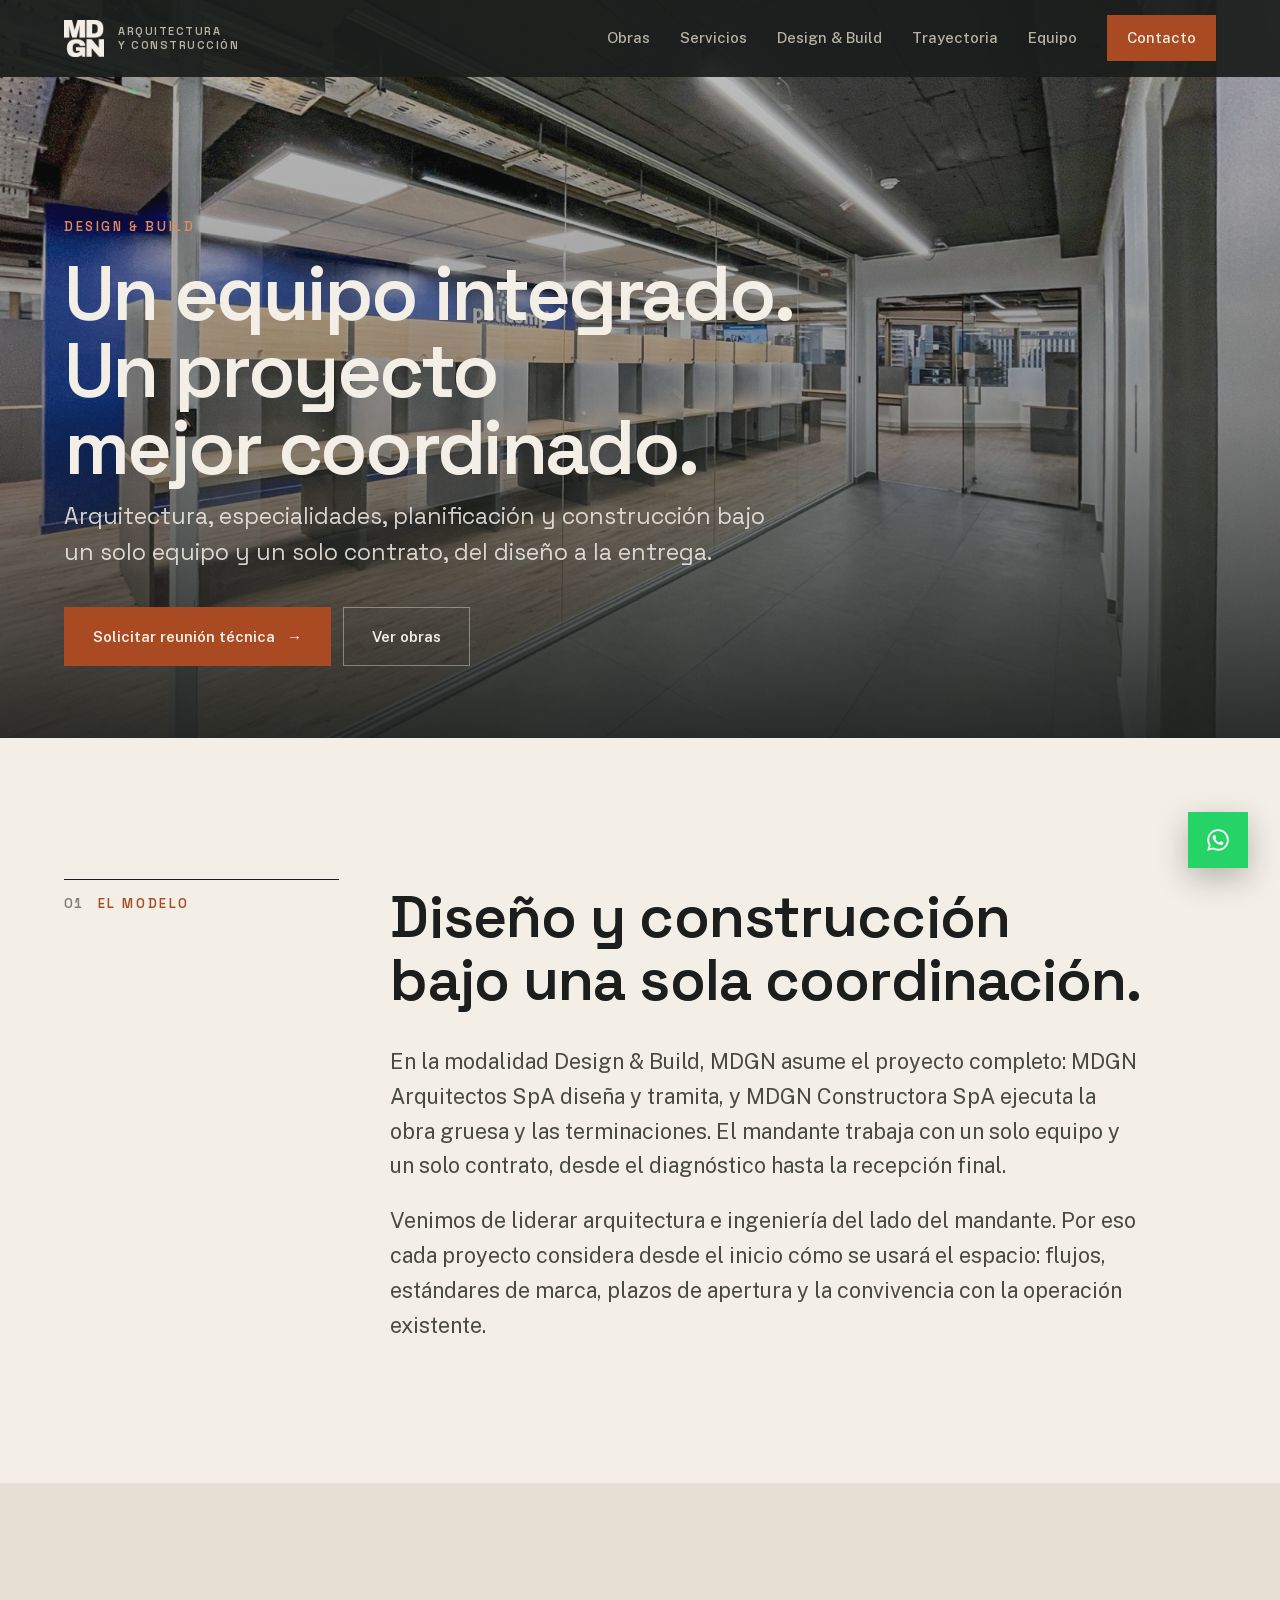
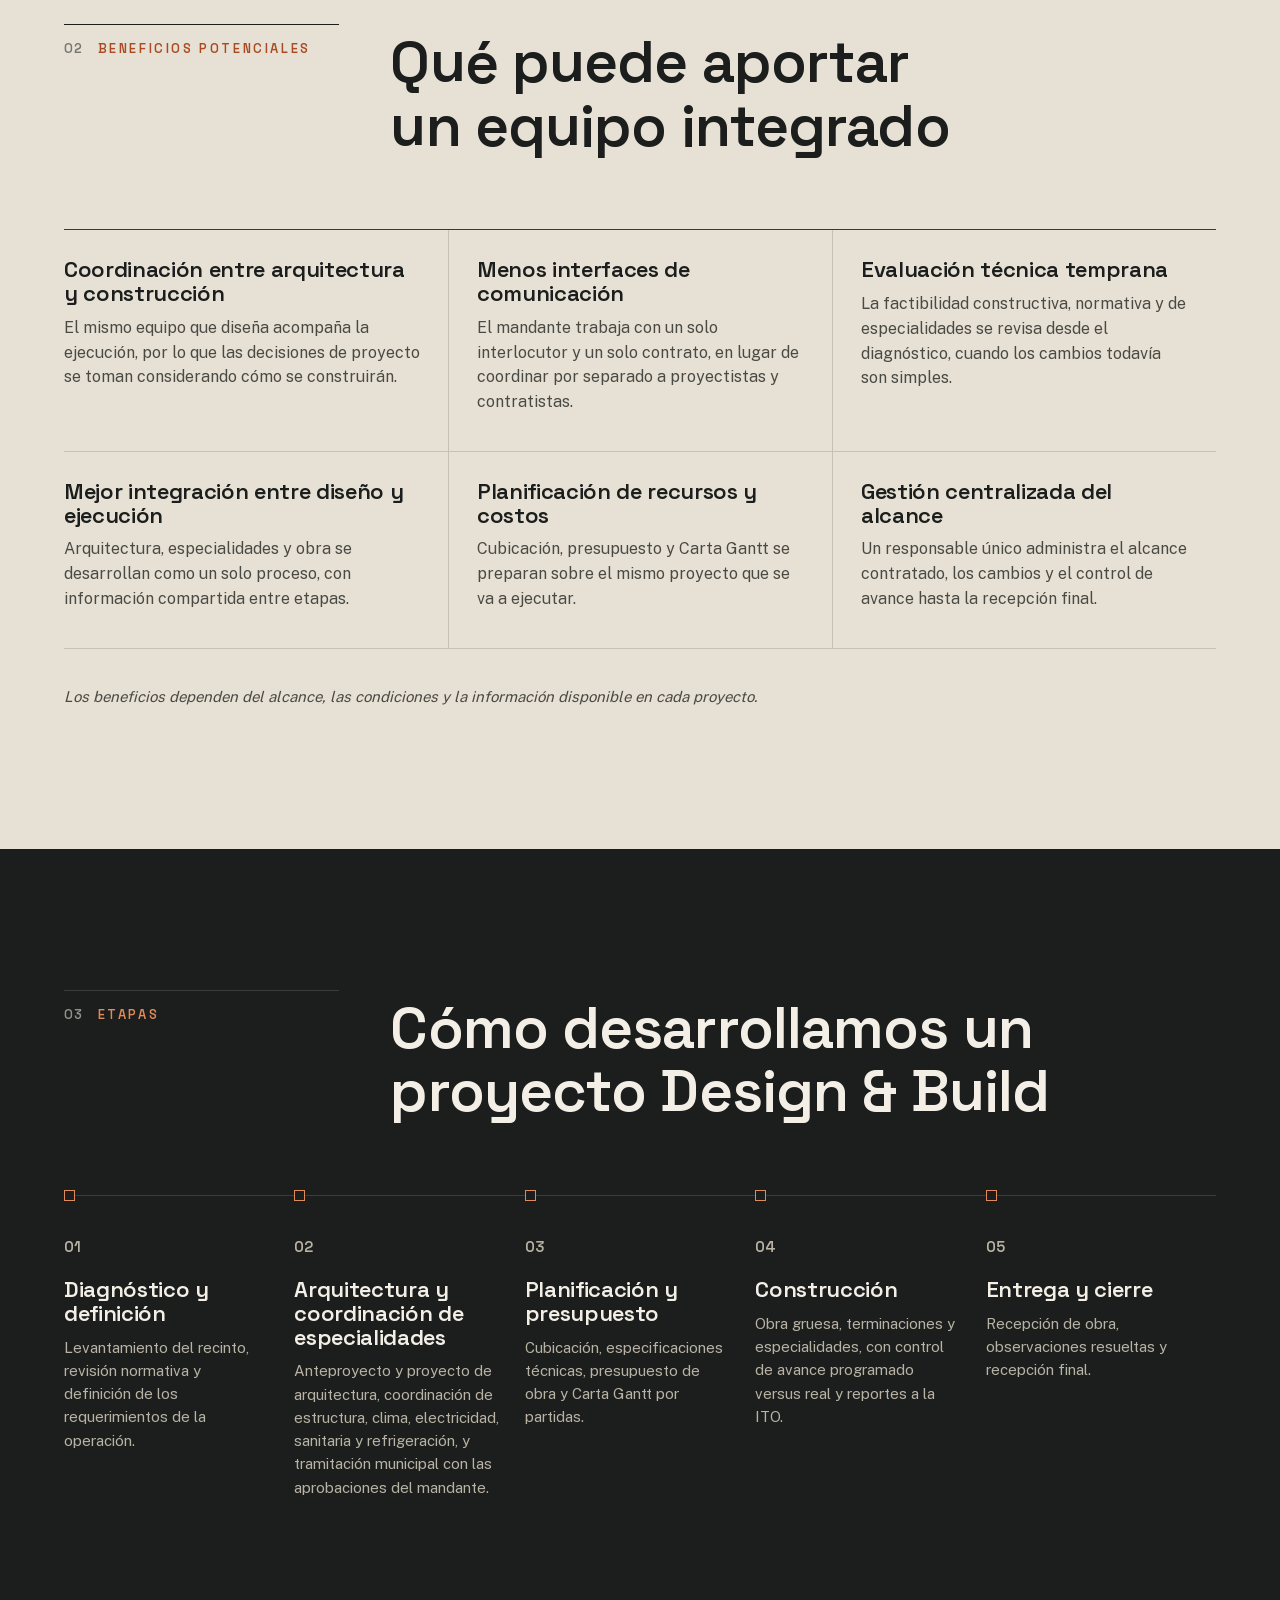
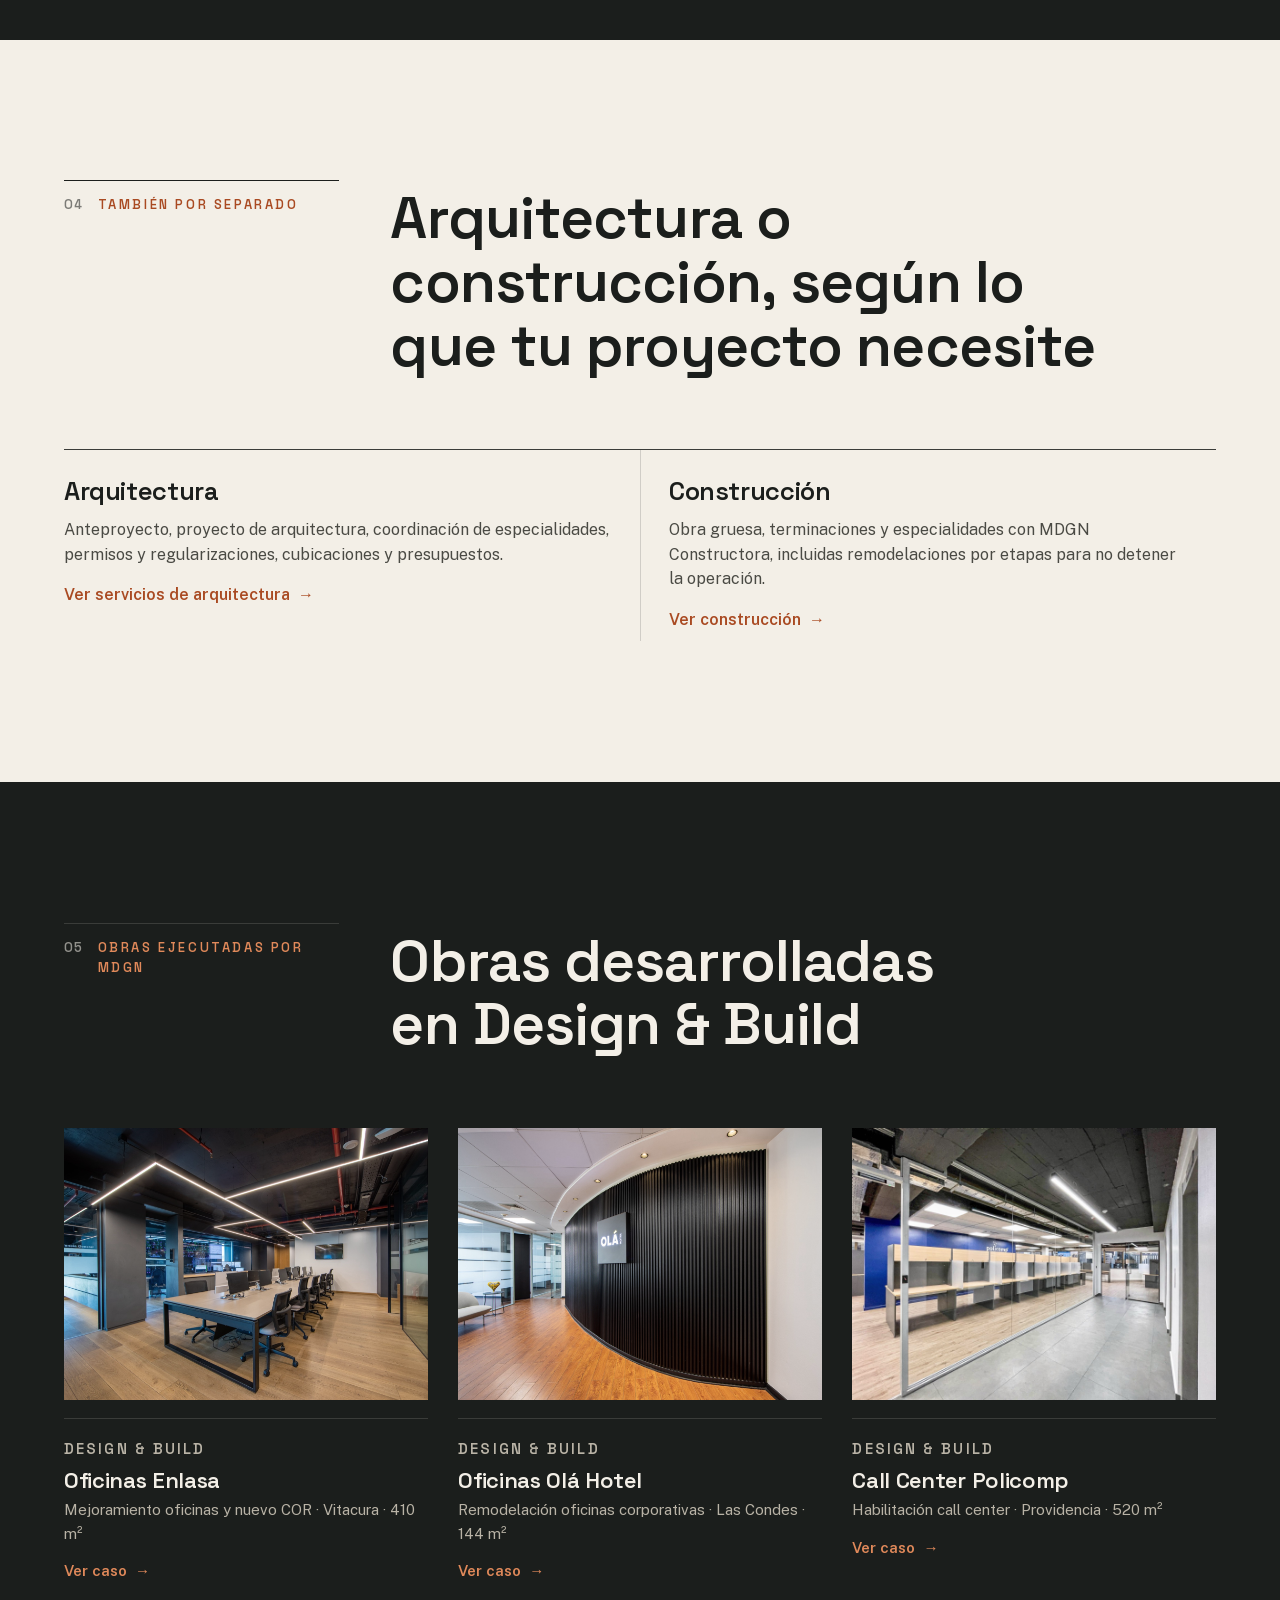
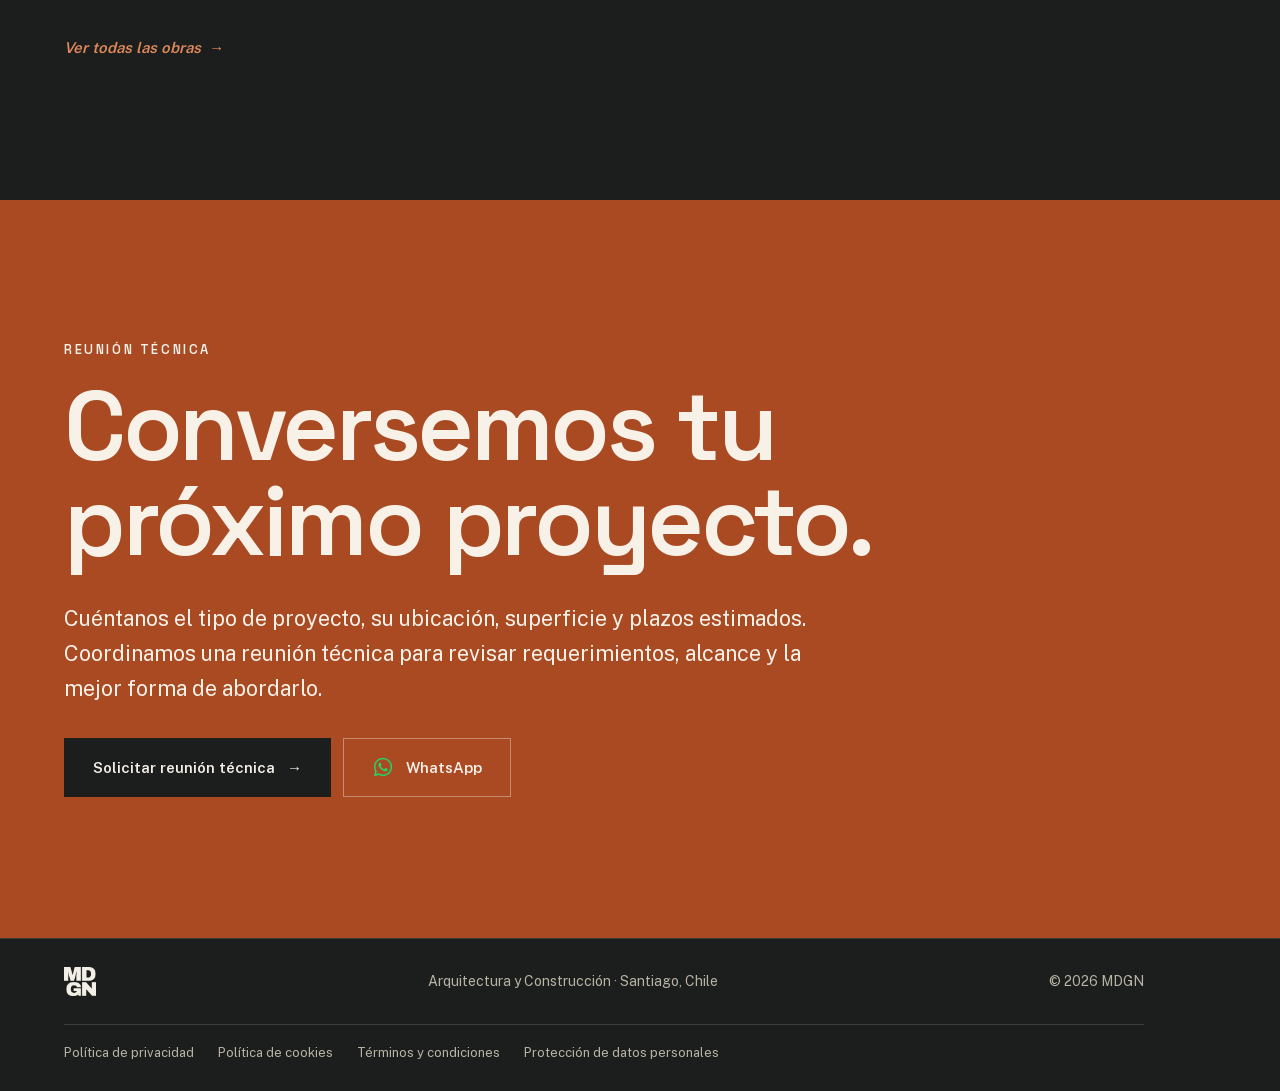
==== design-build/index.html @ f8b2e7a4 "Rediseño de portada: carrusel de obras, cifras, obras destacadas y páginas de servicios, trayectoria" ====
<!doctype html>
<html lang="es-CL">
<head>
  <meta charset="utf-8">
  <meta name="viewport" content="width=device-width, initial-scale=1">
  <meta http-equiv="Content-Security-Policy" content="default-src 'self'; script-src 'self'; style-src 'self' 'unsafe-inline'; img-src 'self' data:; font-src 'self'; connect-src 'self'; media-src 'self'; object-src 'none'; base-uri 'self'; form-action 'self'; upgrade-insecure-requests">
  <meta name="referrer" content="strict-origin-when-cross-origin">
  <title>Design &amp; Build en Chile · Arquitectura y construcción integradas · MDGN</title>
  <meta name="description" content="Design &amp; Build para proyectos comerciales y corporativos: arquitectura, especialidades, planificación y construcción con un solo equipo y un solo contrato. Santiago, Chile.">
  <link rel="canonical" href="https://www.mdgn.cl/design-build/">
  <meta property="og:site_name" content="MDGN Arquitectura y Construcción">
  <meta property="og:locale" content="es_CL">
  <meta property="og:type" content="website">
  <meta property="og:title" content="Design &amp; Build en Chile · Arquitectura y construcción integradas · MDGN">
  <meta property="og:description" content="Design &amp; Build para proyectos comerciales y corporativos: arquitectura, especialidades, planificación y construcción con un solo equipo y un solo contrato. Santiago, Chile.">
  <meta property="og:url" content="https://www.mdgn.cl/design-build/">
  <meta property="og:image" content="https://www.mdgn.cl/assets/obras/policomp/policomp-acceso.jpg">
  <meta name="twitter:card" content="summary_large_image">
  <meta name="theme-color" content="#1b1e1c">
  <link rel="icon" type="image/png" href="../assets/favicon.png">
  <link rel="apple-touch-icon" href="../assets/apple-touch-icon.png">
  <link rel="stylesheet" href="../assets/fonts/fonts.css?v=20261021">
  <link rel="stylesheet" href="../styles.css?v=20261021">
  <script src="../init.js?v=20261021"></script>
  <script defer src="../lib/lenis.min.js?v=20261021"></script>
  <script defer src="../main.js?v=20261021"></script>
  <script type="application/ld+json">
[
  {
    "@context": "https://schema.org",
    "@type": "Service",
    "name": "Design & Build: diseño y construcción de proyectos comerciales y corporativos",
    "serviceType": "Design & Build",
    "areaServed": {
      "@type": "Country",
      "name": "Chile"
    },
    "provider": {
      "@type": "GeneralContractor",
      "name": "MDGN Arquitectura y Construcción",
      "url": "https://www.mdgn.cl/"
    },
    "description": "Arquitectura, coordinación de especialidades, planificación y construcción bajo un solo equipo y un solo contrato."
  },
  {
    "@context": "https://schema.org",
    "@type": "BreadcrumbList",
    "itemListElement": [
      {
        "@type": "ListItem",
        "position": 1,
        "name": "Inicio",
        "item": "https://www.mdgn.cl/"
      },
      {
        "@type": "ListItem",
        "position": 2,
        "name": "Design & Build",
        "item": "https://www.mdgn.cl/design-build/"
      }
    ]
  }
]
  </script>
</head>
<body class="sub-page">
  <a class="skip" href="#contenido">Saltar al contenido</a>

  <header class="site-header is-scrolled" data-header>
    <div class="wrap header-inner">
      <a href="../" class="brand" aria-label="MDGN, ir al inicio">
        <img src="../assets/logo-brochure.png" alt="MDGN" width="40" height="37">
        <span class="brand-sub">Arquitectura<br>y Construcción</span>
      </a>
      <button class="nav-toggle" aria-expanded="false" aria-controls="nav" aria-label="Abrir menú">
        <span></span><span></span>
      </button>
      <nav id="nav" class="nav" aria-label="Principal">
        <a href="../#obras">Obras</a>
        <a href="../servicios/">Servicios</a>
        <a href="../design-build/">Design &amp; Build</a>
        <a href="../trayectoria/">Trayectoria</a>
        <a href="../equipo/">Equipo</a>
        <a href="../#contacto" class="nav-cta">Contacto</a>
      </nav>
    </div>
  </header>

  <main id="contenido">
    <section class="obra-hero page-hero">
      <div class="obra-hero-bg"><img src="../assets/obras/policomp/policomp-acceso.jpg" alt="Acceso al call center Policomp, obra de MDGN" width="1600" height="1200" fetchpriority="high"></div>
      <div class="wrap obra-hero-body">
        <p class="eyebrow accent-light hero-in" style="--d:.1s">Design &amp; Build</p>
        <h1 data-split data-split-now>Un equipo integrado. Un proyecto mejor coordinado.</h1>
        <p class="obra-hero-sub hero-in" style="--d:.4s">Arquitectura, especialidades, planificación y construcción bajo un solo equipo y un solo contrato, del diseño a la entrega.</p>
        <div class="actions hero-in" style="--d:.5s">
          <a class="btn btn-accent" data-magnetic href="mailto:javier.mondragon@mdgn.cl?subject=Solicitud%20de%20reuni%C3%B3n%20t%C3%A9cnica&amp;body=Hola%2C%20me%20gustar%C3%ADa%20coordinar%20una%20reuni%C3%B3n%20t%C3%A9cnica%20con%20MDGN.%0A%0AEmpresa%3A%0ACargo%3A%0ATipo%20de%20proyecto%20%28habilitaci%C3%B3n%2C%20remodelaci%C3%B3n%2C%20ampliaci%C3%B3n%20u%20obra%20nueva%29%3A%0AUbicaci%C3%B3n%3A%0ASuperficie%20aproximada%20%28m%C2%B2%29%3A%0APlazo%20estimado%3A%0A%0AComentarios%3A%0A">Solicitar reunión técnica <span class="arrow" aria-hidden="true">→</span></a>
          <a class="btn btn-ghost-light" data-magnetic href="#casos">Ver obras</a>
        </div>
      </div>
    </section>

    <section class="section cream">
      <div class="wrap sec-grid">
        <div class="sec-label" data-reveal><span class="sec-num">01</span><p class="eyebrow">El modelo</p></div>
        <div class="sec-body">
          <h2 class="h2" data-split>Diseño y construcción bajo una sola coordinación.</h2>
          <p class="body-lg" data-reveal>En la modalidad Design &amp; Build, MDGN asume el proyecto completo: MDGN Arquitectos SpA diseña y tramita, y MDGN Constructora SpA ejecuta la obra gruesa y las terminaciones. El mandante trabaja con un solo equipo y un solo contrato, desde el diagnóstico hasta la recepción final.</p>
          <p class="body-lg" data-reveal>Venimos de liderar arquitectura e ingeniería del lado del mandante. Por eso cada proyecto considera desde el inicio cómo se usará el espacio: flujos, estándares de marca, plazos de apertura y la convivencia con la operación existente.</p>
        </div>
      </div>
    </section>

    <section class="section sand">
      <div class="wrap">
        <div class="sec-grid">
          <div class="sec-label" data-reveal><span class="sec-num">02</span><p class="eyebrow">Beneficios potenciales</p></div>
          <h2 class="h2" data-split>Qué puede aportar un equipo integrado</h2>
        </div>
        <div class="items">
          <div data-reveal><h3>Coordinación entre arquitectura y construcción</h3><p>El mismo equipo que diseña acompaña la ejecución, por lo que las decisiones de proyecto se toman considerando cómo se construirán.</p></div>
          <div data-reveal><h3>Menos interfaces de comunicación</h3><p>El mandante trabaja con un solo interlocutor y un solo contrato, en lugar de coordinar por separado a proyectistas y contratistas.</p></div>
          <div data-reveal><h3>Evaluación técnica temprana</h3><p>La factibilidad constructiva, normativa y de especialidades se revisa desde el diagnóstico, cuando los cambios todavía son simples.</p></div>
          <div data-reveal><h3>Mejor integración entre diseño y ejecución</h3><p>Arquitectura, especialidades y obra se desarrollan como un solo proceso, con información compartida entre etapas.</p></div>
          <div data-reveal><h3>Planificación de recursos y costos</h3><p>Cubicación, presupuesto y Carta Gantt se preparan sobre el mismo proyecto que se va a ejecutar.</p></div>
          <div data-reveal><h3>Gestión centralizada del alcance</h3><p>Un responsable único administra el alcance contratado, los cambios y el control de avance hasta la recepción final.</p></div>
        </div>
        <p class="note" data-reveal>Los beneficios dependen del alcance, las condiciones y la información disponible en cada proyecto.</p>
      </div>
    </section>

    <section id="etapas" class="section dark">
      <div class="wrap">
        <div class="sec-grid">
          <div class="sec-label" data-reveal><span class="sec-num">03</span><p class="eyebrow accent-light">Etapas</p></div>
          <h2 class="h2" data-split>Cómo desarrollamos un proyecto Design &amp; Build</h2>
        </div>
        <ol class="steps steps-5" data-steps>
          <li data-reveal style="--d:0.00s"><span>01</span><h3>Diagnóstico y definición</h3><p>Levantamiento del recinto, revisión normativa y definición de los requerimientos de la operación.</p></li>
          <li data-reveal style="--d:0.06s"><span>02</span><h3>Arquitectura y coordinación de especialidades</h3><p>Anteproyecto y proyecto de arquitectura, coordinación de estructura, clima, electricidad, sanitaria y refrigeración, y tramitación municipal con las aprobaciones del mandante.</p></li>
          <li data-reveal style="--d:0.12s"><span>03</span><h3>Planificación y presupuesto</h3><p>Cubicación, especificaciones técnicas, presupuesto de obra y Carta Gantt por partidas.</p></li>
          <li data-reveal style="--d:0.18s"><span>04</span><h3>Construcción</h3><p>Obra gruesa, terminaciones y especialidades, con control de avance programado versus real y reportes a la ITO.</p></li>
          <li data-reveal style="--d:0.24s"><span>05</span><h3>Entrega y cierre</h3><p>Recepción de obra, observaciones resueltas y recepción final.</p></li>
        </ol>
      </div>
    </section>

    <section class="section cream">
      <div class="wrap">
        <div class="sec-grid">
          <div class="sec-label" data-reveal><span class="sec-num">04</span><p class="eyebrow">También por separado</p></div>
          <h2 class="h2" data-split>Arquitectura o construcción, según lo que tu proyecto necesite</h2>
        </div>
        <div class="cols3 cols2">
          <div data-reveal><h3>Arquitectura</h3><p>Anteproyecto, proyecto de arquitectura, coordinación de especialidades, permisos y regularizaciones, cubicaciones y presupuestos.</p><a class="text-link" href="../#servicios">Ver servicios de arquitectura <span class="arrow" aria-hidden="true">→</span></a></div>
          <div data-reveal style="--d:.08s"><h3>Construcción</h3><p>Obra gruesa, terminaciones y especialidades con MDGN Constructora, incluidas remodelaciones por etapas para no detener la operación.</p><a class="text-link" href="../servicios/#construccion">Ver construcción <span class="arrow" aria-hidden="true">→</span></a></div>
        </div>
      </div>
    </section>

    <section id="casos" class="section dark">
      <div class="wrap">
        <div class="sec-grid">
          <div class="sec-label" data-reveal><span class="sec-num">05</span><p class="eyebrow accent-light">Obras ejecutadas por MDGN</p></div>
          <h2 class="h2" data-split>Obras desarrolladas en Design &amp; Build</h2>
        </div>
        <div class="case-grid">
          <a class="case-card" href="../obras/enlasa/" data-reveal>
            <div class="case-card-img"><img src="../assets/obras/enlasa/enlasa-oficinas.jpg" alt="Espacio de trabajo central de las oficinas Enlasa, con iluminación lineal y piso de madera" loading="lazy" decoding="async" width="1600" height="1066"></div>
            <div class="case-card-body">
              <p class="case-card-tag">Design &amp; Build</p>
              <h3>Oficinas Enlasa</h3>
              <p>Mejoramiento oficinas y nuevo COR · Vitacura · 410 m²</p>
              <span class="case-card-link">Ver caso <span class="arrow" aria-hidden="true">→</span></span>
            </div>
          </a>
          <a class="case-card" href="../obras/ola-hotel/" data-reveal style="--d:.1">
            <div class="case-card-img"><img src="../assets/obras/ola-hotel/ola-hotel-recepcion.jpg" alt="Recepción de las oficinas Olá Hotel con muro curvo de listones negros y letrero iluminado" loading="lazy" decoding="async" width="1600" height="1066"></div>
            <div class="case-card-body">
              <p class="case-card-tag">Design &amp; Build</p>
              <h3>Oficinas Olá Hotel</h3>
              <p>Remodelación oficinas corporativas · Las Condes · 144 m²</p>
              <span class="case-card-link">Ver caso <span class="arrow" aria-hidden="true">→</span></span>
            </div>
          </a>
          <a class="case-card" href="../obras/policomp/" data-reveal style="--d:.2">
            <div class="case-card-img"><img src="../assets/obras/policomp/policomp-acceso.jpg" alt="Acceso al call center Policomp con muro de vidrio y muro azul con el logo de la marca" loading="lazy" decoding="async" width="1600" height="1200"></div>
            <div class="case-card-body">
              <p class="case-card-tag">Design &amp; Build</p>
              <h3>Call Center Policomp</h3>
              <p>Habilitación call center · Providencia · 520 m²</p>
              <span class="case-card-link">Ver caso <span class="arrow" aria-hidden="true">→</span></span>
            </div>
          </a>
        </div>
        <p class="note" data-reveal><a class="text-link" href="../#obras">Ver todas las obras <span class="arrow" aria-hidden="true">→</span></a></p>
      </div>
    </section>

    <section class="section terracotta obra-cta">
      <div class="wrap">
        <p class="eyebrow on-accent" data-reveal>Reunión técnica</p>
        <h2 class="display" data-split>Conversemos tu próximo proyecto.</h2>
        <p class="body-lg narrow" data-reveal>Cuéntanos el tipo de proyecto, su ubicación, superficie y plazos estimados. Coordinamos una reunión técnica para revisar requerimientos, alcance y la mejor forma de abordarlo.</p>
        <div class="actions" data-reveal>
          <a class="btn btn-dark" href="mailto:javier.mondragon@mdgn.cl?subject=Solicitud%20de%20reuni%C3%B3n%20t%C3%A9cnica&amp;body=Hola%2C%20me%20gustar%C3%ADa%20coordinar%20una%20reuni%C3%B3n%20t%C3%A9cnica%20con%20MDGN.%0A%0AEmpresa%3A%0ACargo%3A%0ATipo%20de%20proyecto%20%28habilitaci%C3%B3n%2C%20remodelaci%C3%B3n%2C%20ampliaci%C3%B3n%20u%20obra%20nueva%29%3A%0AUbicaci%C3%B3n%3A%0ASuperficie%20aproximada%20%28m%C2%B2%29%3A%0APlazo%20estimado%3A%0A%0AComentarios%3A%0A">Solicitar reunión técnica <span class="arrow" aria-hidden="true">→</span></a>
          <a class="btn btn-ghost-light" href="https://wa.me/56971392003?text=Hola%2C%20les%20escribo%20desde%20mdgn.cl.%20Me%20gustar%C3%ADa%20conversar%20sobre%20un%20proyecto." target="_blank" rel="noopener"><svg class="wa-icon" viewBox="0 0 24 24" width="22" height="22" aria-hidden="true" focusable="false"><path fill="currentColor" d="M12.04 2C6.58 2 2.13 6.45 2.13 11.91c0 1.75.46 3.45 1.32 4.95L2.05 22l5.25-1.38a9.9 9.9 0 0 0 4.74 1.21h.01c5.46 0 9.91-4.45 9.91-9.91 0-2.65-1.03-5.14-2.9-7.01A9.82 9.82 0 0 0 12.04 2Zm0 18.15h-.01a8.23 8.23 0 0 1-4.19-1.15l-.3-.18-3.12.82.83-3.04-.2-.31a8.21 8.21 0 0 1-1.26-4.38c0-4.54 3.7-8.24 8.25-8.24 2.2 0 4.27.86 5.83 2.42a8.18 8.18 0 0 1 2.41 5.83c0 4.54-3.7 8.23-8.24 8.23Zm4.52-6.16c-.25-.12-1.47-.72-1.69-.81-.23-.08-.39-.12-.56.12-.17.25-.64.81-.78.97-.14.17-.29.19-.54.06-.25-.12-1.05-.39-1.99-1.23-.74-.66-1.23-1.47-1.38-1.72-.14-.25-.02-.38.11-.51.11-.11.25-.29.37-.43.12-.14.17-.25.25-.41.08-.17.04-.31-.02-.43-.06-.12-.56-1.34-.76-1.84-.2-.48-.41-.42-.56-.43h-.48c-.17 0-.43.06-.66.31-.23.25-.86.85-.86 2.07 0 1.22.89 2.4 1.01 2.56.12.17 1.75 2.67 4.23 3.74.59.26 1.05.41 1.41.52.59.19 1.13.16 1.56.1.48-.07 1.47-.6 1.67-1.18.21-.58.21-1.07.14-1.18-.06-.1-.22-.16-.47-.28Z"/></svg> WhatsApp</a>
        </div>
      </div>
    </section>
  </main>

  <a class="wa-float" href="https://wa.me/56971392003?text=Hola%2C%20les%20escribo%20desde%20mdgn.cl.%20Me%20gustar%C3%ADa%20conversar%20sobre%20un%20proyecto." target="_blank" rel="noopener" aria-label="Escribir por WhatsApp a MDGN"><svg viewBox="0 0 24 24" width="22" height="22" aria-hidden="true" focusable="false"><path fill="currentColor" d="M12.04 2C6.58 2 2.13 6.45 2.13 11.91c0 1.75.46 3.45 1.32 4.95L2.05 22l5.25-1.38a9.9 9.9 0 0 0 4.74 1.21h.01c5.46 0 9.91-4.45 9.91-9.91 0-2.65-1.03-5.14-2.9-7.01A9.82 9.82 0 0 0 12.04 2Zm0 18.15h-.01a8.23 8.23 0 0 1-4.19-1.15l-.3-.18-3.12.82.83-3.04-.2-.31a8.21 8.21 0 0 1-1.26-4.38c0-4.54 3.7-8.24 8.25-8.24 2.2 0 4.27.86 5.83 2.42a8.18 8.18 0 0 1 2.41 5.83c0 4.54-3.7 8.23-8.24 8.23Zm4.52-6.16c-.25-.12-1.47-.72-1.69-.81-.23-.08-.39-.12-.56.12-.17.25-.64.81-.78.97-.14.17-.29.19-.54.06-.25-.12-1.05-.39-1.99-1.23-.74-.66-1.23-1.47-1.38-1.72-.14-.25-.02-.38.11-.51.11-.11.25-.29.37-.43.12-.14.17-.25.25-.41.08-.17.04-.31-.02-.43-.06-.12-.56-1.34-.76-1.84-.2-.48-.41-.42-.56-.43h-.48c-.17 0-.43.06-.66.31-.23.25-.86.85-.86 2.07 0 1.22.89 2.4 1.01 2.56.12.17 1.75 2.67 4.23 3.74.59.26 1.05.41 1.41.52.59.19 1.13.16 1.56.1.48-.07 1.47-.6 1.67-1.18.21-.58.21-1.07.14-1.18-.06-.1-.22-.16-.47-.28Z"/></svg><span class="wa-float-label">Escríbenos</span></a>

  <footer class="site-footer">
    <div class="wrap footer-inner">
      <img src="../assets/logo-brochure.png" alt="MDGN" width="32" height="30">
      <span>Arquitectura y Construcción · Santiago, Chile</span>
      <span>© 2026 MDGN</span>
    </div>
    <div class="wrap footer-legal">
      <nav aria-label="Información legal"><a href="../privacidad.html">Política de privacidad</a><a href="../cookies.html">Política de cookies</a><a href="../terminos.html">Términos y condiciones</a><a href="../datos-personales.html">Protección de datos personales</a></nav>
    </div>
  </footer>
</body>
</html>
---- assets/fonts/fonts.css ----
/* Tipografías del brochure alojadas en el propio sitio (Space Grotesk y Public Sans, licencia SIL Open Font License 1.1).
   Se sirven desde mdgn.cl para no enviar datos de los visitantes a terceros. */
/* Public Sans vietnamese */
@font-face {
  font-family: 'Public Sans';
  font-style: normal;
  font-weight: 400 700;
  font-display: swap;
  src: url(public-sans-vietnamese.woff2) format('woff2');
  unicode-range: U+0102-0103, U+0110-0111, U+0128-0129, U+0168-0169, U+01A0-01A1, U+01AF-01B0, U+0300-0301, U+0303-0304, U+0308-0309, U+0323, U+0329, U+1EA0-1EF9, U+20AB;
}
/* Public Sans latin-ext */
@font-face {
  font-family: 'Public Sans';
  font-style: normal;
  font-weight: 400 700;
  font-display: swap;
  src: url(public-sans-latin-ext.woff2) format('woff2');
  unicode-range: U+0100-02BA, U+02BD-02C5, U+02C7-02CC, U+02CE-02D7, U+02DD-02FF, U+0304, U+0308, U+0329, U+1D00-1DBF, U+1E00-1E9F, U+1EF2-1EFF, U+2020, U+20A0-20AB, U+20AD-20C4, U+2113, U+2C60-2C7F, U+A720-A7FF;
}
/* Public Sans latin */
@font-face {
  font-family: 'Public Sans';
  font-style: normal;
  font-weight: 400 700;
  font-display: swap;
  src: url(public-sans-latin.woff2) format('woff2');
  unicode-range: U+0000-00FF, U+0131, U+0152-0153, U+02BB-02BC, U+02C6, U+02DA, U+02DC, U+0304, U+0308, U+0329, U+2000-206F, U+20AC, U+2122, U+2191, U+2193, U+2212, U+2215, U+FEFF, U+FFFD;
}
/* Space Grotesk vietnamese */
@font-face {
  font-family: 'Space Grotesk';
  font-style: normal;
  font-weight: 400 700;
  font-display: swap;
  src: url(space-grotesk-vietnamese.woff2) format('woff2');
  unicode-range: U+0102-0103, U+0110-0111, U+0128-0129, U+0168-0169, U+01A0-01A1, U+01AF-01B0, U+0300-0301, U+0303-0304, U+0308-0309, U+0323, U+0329, U+1EA0-1EF9, U+20AB;
}
/* Space Grotesk latin-ext */
@font-face {
  font-family: 'Space Grotesk';
  font-style: normal;
  font-weight: 400 700;
  font-display: swap;
  src: url(space-grotesk-latin-ext.woff2) format('woff2');
  unicode-range: U+0100-02BA, U+02BD-02C5, U+02C7-02CC, U+02CE-02D7, U+02DD-02FF, U+0304, U+0308, U+0329, U+1D00-1DBF, U+1E00-1E9F, U+1EF2-1EFF, U+2020, U+20A0-20AB, U+20AD-20C4, U+2113, U+2C60-2C7F, U+A720-A7FF;
}
/* Space Grotesk latin */
@font-face {
  font-family: 'Space Grotesk';
  font-style: normal;
  font-weight: 400 700;
  font-display: swap;
  src: url(space-grotesk-latin.woff2) format('woff2');
  unicode-range: U+0000-00FF, U+0131, U+0152-0153, U+02BB-02BC, U+02C6, U+02DA, U+02DC, U+0304, U+0308, U+0329, U+2000-206F, U+20AC, U+2122, U+2191, U+2193, U+2212, U+2215, U+FEFF, U+FFFD;
}
---- styles.css ----
/* Paleta y tipografías del brochure corporativo MDGN
   Lenguaje: grilla arquitectónica — líneas finas, bloques numerados, sin esquinas redondeadas */
:root {
  --dark: #1b1e1c;
  --dark-2: #232624;
  --sand: #e7e1d5;
  --cream: #f3efe7;
  --accent: #a94a22;       /* terracota: acento sobre fondos claros */
  --accent-dark: #8f3d1b;
  --accent-light: #e0895a; /* terracota clara: acento sobre fondo oscuro */
  --text: #1b1e1c;
  --muted: #4a4a44;
  --muted-light: #b9b3a6;
  --on-accent: #f7f1e8;
  --line: rgba(27, 30, 28, .16);
  --line-strong: rgba(27, 30, 28, .85);
  --line-light: rgba(243, 239, 231, .14);
  --wrap: 1360px;
  --gutter: clamp(20px, 5vw, 72px);
  --header-h: 76px;
  --display: "Space Grotesk", Arial, sans-serif;
  --body: "Public Sans", Arial, sans-serif;
  --ease: cubic-bezier(.22, 1, .36, 1);
}

* { box-sizing: border-box; margin: 0; padding: 0; }
[hidden] { display: none !important; }
html { scroll-behavior: smooth; scroll-padding-top: var(--header-h); }
body { font-family: var(--body); color: var(--text); background: var(--cream); line-height: 1.55; -webkit-font-smoothing: antialiased; overflow-x: clip; }
a { color: inherit; }
img { display: block; max-width: 100%; height: auto; }
ul, ol { list-style: none; }
h1, h2, h3 { font-family: var(--display); font-weight: 600; line-height: 1.08; letter-spacing: -0.015em; }
::selection { background: var(--accent); color: var(--cream); }
:focus-visible { outline: 2px solid var(--accent-light); outline-offset: 3px; }

.skip { position: absolute; left: 16px; top: -60px; z-index: 100; background: var(--accent); color: var(--cream); padding: 10px 16px; text-decoration: none; font-weight: 600; }
.skip:focus { top: 12px; }

.wrap { max-width: var(--wrap); margin: 0 auto; padding: 0 var(--gutter); }

/* Fondos */
.dark { background: var(--dark); color: var(--cream); }
.sand { background: var(--sand); }
.cream { background: var(--cream); }
.terracotta { background: var(--accent); color: var(--on-accent); }

/* Tipografía */
.eyebrow { font-family: var(--display); font-size: 13px; font-weight: 600; letter-spacing: .2em; text-transform: uppercase; color: var(--accent); margin-bottom: 18px; }
.eyebrow.accent-light, .label.accent-light { color: var(--accent-light); }
.eyebrow.on-accent { color: var(--on-accent); }
.h2 { font-size: clamp(34px, 4.6vw, 64px); margin-bottom: clamp(40px, 6vw, 72px); max-width: 20ch; text-wrap: balance; }
.display { font-size: clamp(44px, 7.6vw, 112px); letter-spacing: -0.035em; line-height: .98; max-width: 14ch; margin-bottom: 40px; text-wrap: balance; }
.body-lg { font-size: clamp(18px, 1.7vw, 22px); line-height: 1.6; color: var(--muted); max-width: 58ch; }
.terracotta .body-lg { color: var(--on-accent); }
.label { font-family: var(--display); font-size: 13px; font-weight: 600; letter-spacing: .16em; text-transform: uppercase; color: var(--accent); margin-bottom: 10px; }
.note { margin-top: 36px; color: var(--muted); font-size: 15px; font-style: italic; }

/* Cabecera de sección: número + etiqueta a la izquierda, contenido a la derecha */
.sec-grid { display: grid; grid-template-columns: minmax(180px, 3fr) 9fr; gap: 0 clamp(24px, 4vw, 64px); align-items: start; }
.sec-label { display: flex; align-items: baseline; gap: 14px; border-top: 1px solid currentColor; padding-top: 14px; }
.sec-label .eyebrow { margin: 0; }
.sec-num { font-family: var(--display); font-size: 13px; font-weight: 600; letter-spacing: .1em; opacity: .55; font-variant-numeric: tabular-nums; }
.sec-grid .h2 { padding-top: 6px; }
.sec-body .h2 { margin-bottom: 32px; }
.sec-head { margin-bottom: 8px; }

/* Header */
.site-header { position: fixed; inset: 0 0 auto 0; z-index: 30; color: var(--cream); transition: background-color .4s var(--ease), border-color .4s var(--ease); border-bottom: 1px solid transparent; }
.site-header.is-scrolled { background: rgba(27, 30, 28, .97); border-bottom-color: var(--line-light); }
.header-inner { display: flex; align-items: center; justify-content: space-between; height: var(--header-h); }
.brand { display: flex; align-items: center; gap: 14px; text-decoration: none; }
.brand-sub { font-family: var(--display); font-size: 11px; line-height: 1.3; font-weight: 600; letter-spacing: .14em; text-transform: uppercase; color: var(--muted-light); }
.nav { display: flex; align-items: center; gap: 30px; font-size: 15px; font-weight: 500; }
.nav a { position: relative; text-decoration: none; color: var(--muted-light); transition: color .25s; padding: 4px 0; }
.nav a:not(.nav-cta)::after { content: ""; position: absolute; left: 0; right: 0; bottom: -2px; height: 1px; background: var(--accent-light); transform: scaleX(0); transform-origin: right; transition: transform .45s var(--ease); }
.nav a:hover, .nav a.is-active { color: var(--cream); }
.nav a:hover::after, .nav a.is-active::after { transform: scaleX(1); transform-origin: left; }
.nav .nav-cta { color: var(--cream); background: var(--accent); padding: 11px 20px; transition: background .25s; }
.nav .nav-cta:hover { background: var(--accent-dark); }
.nav-toggle { display: none; background: none; border: 0; width: 44px; height: 44px; cursor: pointer; position: relative; }
.nav-toggle span { position: absolute; left: 10px; right: 10px; height: 2px; background: var(--cream); transition: transform .3s var(--ease); }
.nav-toggle span:first-child { top: 17px; }
.nav-toggle span:last-child { top: 25px; }
.nav-toggle[aria-expanded="true"] span:first-child { transform: translateY(4px) rotate(45deg); }
.nav-toggle[aria-expanded="true"] span:last-child { transform: translateY(-4px) rotate(-45deg); }

/* Botones */
.actions { display: flex; flex-wrap: wrap; gap: 12px; }
.btn { display: inline-flex; align-items: center; gap: 12px; padding: 17px 28px; font-size: 15px; font-weight: 600; text-decoration: none; border: 1px solid transparent; position: relative; overflow: hidden; isolation: isolate; transition: color .35s var(--ease), border-color .35s var(--ease), transform .35s var(--ease); }
.btn::before { content: ""; position: absolute; inset: 0; z-index: -1; transform: translateY(101%); transition: transform .45s var(--ease); }
.btn:hover::before { transform: none; }
.btn:active { transform: translateY(1px); }
.btn .arrow { transition: transform .35s var(--ease); }
.btn:hover .arrow { transform: translateX(4px); }
.btn-accent { background: var(--accent); color: var(--cream); }
.btn-accent::before { background: var(--accent-dark); }
.btn-dark { background: var(--dark); color: var(--cream); }
.btn-dark::before { background: #000; }
.btn-ghost-light { border-color: rgba(243, 239, 231, .4); color: var(--cream); }
.btn-ghost-light::before { background: var(--cream); }
.btn-ghost-light:hover { color: var(--dark); border-color: var(--cream); }

/* Portada */
.hero { position: relative; background: var(--dark); color: var(--cream); min-height: 100vh; min-height: 100svh; display: flex; flex-direction: column; justify-content: center; padding: calc(var(--header-h) + 24px) 0 0; overflow: clip; }

.hero > .wrap { width: 100%; }
.hero-inner { position: relative; z-index: 2; display: flex; align-items: center; flex: 1; }
.hero-copy { max-width: 1040px; }
.hero-title { font-size: clamp(40px, 5.8vw, 88px); letter-spacing: -0.035em; line-height: 1; margin-bottom: clamp(56px, 7vw, 96px); max-width: 20ch; text-wrap: balance; }
.hero-tags { display: flex; flex-wrap: wrap; gap: 8px; margin-bottom: 24px; }
.hero-tags li { font-family: var(--display); font-size: 14px; font-weight: 500; letter-spacing: .02em; padding: 8px 14px; border: 1px solid rgba(243, 239, 231, .4); background: rgba(27, 30, 28, .35); backdrop-filter: blur(6px); -webkit-backdrop-filter: blur(6px); color: var(--cream); transition: border-color .3s, background-color .3s; }
.hero-tags li:hover { border-color: var(--accent-light); background: rgba(224, 137, 90, .1); }
/* Bajada de la portada */
.nowrap { white-space: nowrap; }
.intro { border-top: 1px solid var(--line-light); }
.intro-inner { display: grid; grid-template-columns: 7fr 5fr; gap: clamp(32px, 6vw, 96px); align-items: end; }
.intro-lead { font-family: var(--display); font-size: clamp(26px, 3.2vw, 44px); font-weight: 500; line-height: 1.2; letter-spacing: -0.02em; color: var(--cream); max-width: 26ch; text-wrap: balance; }
.intro-text { font-size: clamp(17px, 1.4vw, 20px); line-height: 1.65; color: var(--muted-light); max-width: 46ch; }
.intro-strong { margin-top: 24px; padding-top: 20px; border-top: 1px solid var(--accent-light); font-family: var(--display); font-size: clamp(19px, 1.6vw, 22px); font-weight: 500; color: var(--accent-light); }
@media (max-width: 900px) { .intro-inner { grid-template-columns: 1fr; } }
.sec-body .body-lg + .body-lg { margin-top: 20px; }
.hero-in { animation: heroIn 1.1s var(--ease) both; animation-delay: var(--d, 0s); }
@keyframes heroIn { from { opacity: 0; transform: translateY(28px); } to { opacity: 1; transform: none; } }
/* Foto de fachada a pantalla completa, con velo para que el texto se lea */
.hero-media { position: absolute; inset: 0; z-index: 0; margin: 0; overflow: hidden; animation: bgIn 1.6s ease both; }
.hero-move { position: absolute; inset: -24px; will-change: transform; transition: transform .7s var(--ease); }
.hero-media img { position: absolute; inset: 0; width: 100%; height: 100%; object-fit: cover; animation: heroDrift 26s ease-in-out infinite alternate; will-change: transform; }
.hero-media::after { content: ""; position: absolute; inset: 0; background: linear-gradient(90deg, rgba(27, 30, 28, .92) 0%, rgba(27, 30, 28, .78) 38%, rgba(27, 30, 28, .3) 75%, rgba(27, 30, 28, .2) 100%), linear-gradient(to top, rgba(27, 30, 28, .85) 0%, transparent 30%), linear-gradient(to bottom, rgba(27, 30, 28, .6) 0%, transparent 22%); }
@keyframes bgIn { from { opacity: 0; } to { opacity: 1; } }
/* Movimiento lento tipo cámara: acercamiento y paneo suave que va y vuelve */
@keyframes heroDrift { 0% { transform: scale(1.06) translate(0, 0); } 50% { transform: scale(1.14) translate(-1.6%, -1%); } 100% { transform: scale(1.1) translate(1.4%, .6%); } }
.hero-foot { position: relative; z-index: 2; display: flex; gap: 32px; align-items: center; padding-top: 28px; padding-bottom: 28px; margin-top: clamp(20px, 3vh, 40px); font-family: var(--display); font-size: 12px; font-weight: 600; letter-spacing: .16em; text-transform: uppercase; color: var(--muted-light); }
.hero-foot::before { content: ""; position: absolute; top: 0; left: var(--gutter); right: var(--gutter); border-top: 1px solid var(--line-light); }
.hero-credit { margin-left: auto; color: rgba(243, 239, 231, .7); }
.scroll-cue { text-decoration: none; color: var(--cream); display: inline-flex; gap: 10px; }
.scroll-cue span { display: inline-block; animation: bob 2.4s ease-in-out infinite; }
@keyframes bob { 50% { transform: translateY(5px); } }

/* Secciones */
.section { position: relative; padding: clamp(80px, 11vw, 152px) 0; }
.section.tight-top { padding-top: 0; }

/* Por qué */
.terracotta .display { color: var(--on-accent); }
.pillars { display: grid; grid-template-columns: repeat(3, 1fr); margin-top: clamp(56px, 8vw, 96px); border-top: 1px solid rgba(247, 241, 232, .5); }
.pillars > div { padding: 28px 28px 8px 0; display: flex; flex-direction: column; gap: 18px; }
.pillars > div + div { border-left: 1px solid rgba(247, 241, 232, .3); padding-left: 28px; }
.pillars span { font-family: var(--display); font-size: 13px; font-weight: 600; letter-spacing: .1em; opacity: .7; }
.pillars h3 { font-size: clamp(22px, 2.2vw, 30px); max-width: 14ch; }

/* Cifras */
.dark .sec-label { border-color: var(--line-light); }
.stats-block + .stats-block { margin-top: clamp(48px, 6vw, 80px); }
.stats-title { font-family: var(--display); font-size: 13px; font-weight: 600; letter-spacing: .16em; text-transform: uppercase; color: var(--muted-light); margin-bottom: 0; padding-bottom: 16px; border-bottom: 1px solid var(--line-light); }
.stats { display: grid; grid-template-columns: repeat(4, 1fr); }
.stats > div { padding: 32px 24px 8px 0; display: flex; flex-direction: column; gap: 14px; }
.stats > div + div { border-left: 1px solid var(--line-light); padding-left: 24px; }
.stats strong { font-family: var(--display); font-size: clamp(40px, 4.8vw, 76px); font-weight: 600; letter-spacing: -0.03em; line-height: 1; color: var(--accent-light); font-variant-numeric: tabular-nums; white-space: nowrap; }
.stats span { color: var(--muted-light); max-width: 24ch; }

/* Mosaico de bloques (especialidades / construcción) */
.tiles { display: grid; border-top: 1px solid var(--line-strong); }
.tiles.three { grid-template-columns: repeat(3, 1fr); }
.tile { position: relative; padding: clamp(28px, 3vw, 44px) clamp(24px, 2.6vw, 40px) clamp(36px, 4vw, 56px); display: flex; flex-direction: column; gap: 16px; min-height: 300px; overflow: hidden; isolation: isolate; transition: color .5s var(--ease); }
.tile + .tile { border-left: 1px solid var(--line); }
.tile::before { content: ""; position: absolute; inset: 0; z-index: -1; background: var(--dark); transform: scaleY(0); transform-origin: bottom; transition: transform .6s var(--ease); }
.tile-num { font-family: var(--display); font-size: 15px; font-weight: 600; color: var(--accent); padding-bottom: 40px; transition: color .5s; }
.tile h3 { font-size: clamp(26px, 2.6vw, 38px); }
.tile p { color: var(--muted); font-size: 17px; max-width: 34ch; transition: color .5s; }
@media (hover: hover) {
  .tile:hover { color: var(--cream); }
  .tile:hover::before { transform: scaleY(1); }
  .tile:hover .tile-num { color: var(--accent-light); }
  .tile:hover p { color: var(--muted-light); }
}

/* Especialidades: franjas horizontales con foto de fondo */
.specs { display: grid; gap: 0; margin-bottom: calc(-1 * clamp(80px, 11vw, 152px)); }
.spec > .wrap { width: 100%; position: relative; }
.spec { position: relative; overflow: hidden; isolation: isolate; min-height: clamp(320px, 38vw, 560px); display: flex; align-items: flex-end; background: var(--dark); color: var(--cream); }
.spec-bg { position: absolute; inset: 0; z-index: -1; }
.spec-bg img { width: 100%; height: 100%; object-fit: cover; transform: scale(1.02); transition: transform 1.4s var(--ease); }
.spec-bg::after { content: ""; position: absolute; inset: 0; background: linear-gradient(90deg, rgba(27, 30, 28, .9) 0%, rgba(27, 30, 28, .7) 32%, rgba(27, 30, 28, .12) 70%), linear-gradient(to top, rgba(27, 30, 28, .55), transparent 55%); transition: opacity .6s; }
.spec:hover .spec-bg img { transform: scale(1.07); }
.spec-body { position: relative; display: grid; grid-template-columns: auto 1fr; grid-template-areas: "num title" ". text"; gap: 10px 28px; align-items: baseline; padding: clamp(40px, 5vw, 72px) 0; max-width: 760px; }
.spec-num { grid-area: num; font-family: var(--display); font-size: 15px; font-weight: 600; color: var(--accent-light); }
.spec h3 { grid-area: title; font-size: clamp(32px, 4.2vw, 60px); letter-spacing: -0.03em; }
.spec p { grid-area: text; color: rgba(243, 239, 231, .82); font-size: 17px; max-width: 46ch; }
.spec.no-img { background: var(--dark) radial-gradient(circle at 85% 30%, rgba(224, 137, 90, .18), transparent 55%); }

/* Grilla de ítems con líneas */
.items { display: grid; grid-template-columns: repeat(3, 1fr); border-top: 1px solid var(--line-strong); }
.items > div { padding: 28px 28px 36px 0; border-bottom: 1px solid var(--line); }
.items > div:not(:nth-child(3n+1)) { padding-left: 28px; border-left: 1px solid var(--line); }
.items h3 { font-size: 22px; margin-bottom: 10px; }
.items p { color: var(--muted); }

/* Proceso */
.steps { position: relative; display: grid; grid-template-columns: repeat(6, 1fr); padding-top: 40px; }
.steps::before, .steps-fill { content: ""; position: absolute; top: 0; left: 0; height: 1px; }
.steps::before { right: 0; background: var(--line-light); }
.steps-fill { width: 100%; background: var(--accent-light); transform: scaleX(0); transform-origin: left; will-change: transform; }
.steps li { position: relative; padding-right: 24px; }
.steps li::before { content: ""; position: absolute; top: -45px; left: 0; width: 9px; height: 9px; background: var(--dark); border: 1px solid var(--accent-light); }
.steps span { display: block; font-family: var(--display); font-size: 15px; font-weight: 600; color: var(--accent-light); margin-bottom: 20px; }
.steps h3 { font-size: 22px; margin-bottom: 10px; }
.steps p { color: var(--muted-light); font-size: 15px; }

/* Columnas de 3 con línea */
.cols3 { display: grid; grid-template-columns: repeat(3, 1fr); border-top: 1px solid var(--line-strong); }
.cols3 > div { padding: 28px 28px 8px 0; }
.cols3 > div + div { padding-left: 28px; border-left: 1px solid var(--line); }
.cols3 h3 { font-size: clamp(20px, 2vw, 26px); margin-bottom: 12px; }
.cols3 p { color: var(--muted); }
.dark .cols3 { border-color: var(--line-light); }
.dark .cols3 > div + div { border-color: var(--line-light); }
.dark .cols3 p { color: var(--muted-light); }
.big-m2 { font-family: var(--display); font-size: 17px; font-weight: 600; color: var(--accent); margin: -4px 0 14px; }
.total-m2 { display: grid; grid-template-columns: auto 1fr; gap: 8px clamp(24px, 3vw, 48px); align-items: center; margin-top: clamp(40px, 5vw, 64px); padding: clamp(28px, 3.5vw, 44px); background: var(--dark); color: var(--cream); }
.total-m2 strong { font-family: var(--display); font-size: clamp(48px, 6.5vw, 96px); font-weight: 600; letter-spacing: -0.04em; line-height: .9; color: var(--accent-light); font-variant-numeric: tabular-nums; white-space: nowrap; }
.total-m2-label { font-family: var(--display); font-size: clamp(20px, 2vw, 26px); font-weight: 500; line-height: 1.2; margin-bottom: 8px; }
.total-m2-detail { color: var(--muted-light); font-size: 15px; max-width: 62ch; }
@media (max-width: 700px) { .total-m2 { grid-template-columns: 1fr; } }
.cases-label { font-family: var(--display); font-size: 12px; font-weight: 600; letter-spacing: .14em; text-transform: uppercase; color: var(--accent); margin: 4px 0 10px; }
.cols3 .cases + .cases { margin-top: 8px; }
.cases strong { color: var(--text); font-weight: 600; }
.big { display: block; font-family: var(--display); font-size: clamp(64px, 8vw, 120px); font-weight: 600; letter-spacing: -0.04em; line-height: .9; color: var(--accent); margin-bottom: 24px; }

/* Marquesina de capítulos */
.marquee { background: var(--accent); color: var(--on-accent); padding: 28px 0 30px; overflow: hidden; }
.marquee-label { max-width: var(--wrap); margin: 0 auto 12px; padding: 0 var(--gutter); font-family: var(--display); font-size: 13px; font-weight: 600; letter-spacing: .2em; text-transform: uppercase; opacity: .8; }
.marquee-track { display: flex; width: max-content; animation: marquee 75s linear infinite; will-change: transform; }
.marquee:hover .marquee-track { animation-play-state: paused; }
.marquee-track span { font-family: var(--display); font-size: clamp(30px, 4vw, 56px); font-weight: 500; letter-spacing: -0.02em; white-space: nowrap; padding-right: .9em; }
.marquee-track span::after { content: "·"; padding-left: .9em; opacity: .5; }
@keyframes marquee { to { transform: translateX(-50%); } }

/* Herramientas */
.tools { display: grid; grid-template-columns: repeat(3, 1fr); gap: 0; margin-top: 64px; background: var(--dark); color: var(--cream); }
.tools > div { padding: 32px; }
.tools > div + div { border-left: 1px solid var(--line-light); }
.tools .label { color: var(--accent-light); }
.tools p:last-child { color: var(--muted-light); }

/* Proyectos del equipo: tabla */
.ledger { border-top: 1px solid var(--line-strong); }
.ledger-row { display: grid; grid-template-columns: 4fr 4fr 1fr 2fr; gap: 16px; align-items: baseline; padding: 20px 0; border-bottom: 1px solid var(--line); transition: background-color .3s, padding .4s var(--ease); }
.ledger-head { font-family: var(--display); font-size: 12px; font-weight: 600; letter-spacing: .16em; text-transform: uppercase; color: var(--muted); padding: 14px 0; }
.ledger-row h3 { font-size: clamp(19px, 1.8vw, 24px); }
.ledger-row span { color: var(--muted); }
.ledger-row strong { font-family: var(--display); font-size: clamp(19px, 1.8vw, 24px); font-weight: 600; color: var(--accent); text-align: right; font-variant-numeric: tabular-nums; }
.ledger-head span:last-child { text-align: right; }
@media (hover: hover) {
  .ledger-row:not(.ledger-head):hover { background: var(--cream); padding-left: 16px; padding-right: 16px; }
}

/* Obras */
/* Obras: todas con la misma importancia, dos columnas iguales e imagen horizontal del mismo tamaño */
.works { display: grid; grid-template-columns: repeat(2, minmax(0, 1fr)); gap: clamp(40px, 4vw, 56px) clamp(20px, 2.4vw, 32px); }
.work-img { overflow: hidden; position: relative; }
.work-img img { width: 100%; aspect-ratio: 3 / 2; object-fit: cover; transition: transform 1.1s var(--ease), filter .6s; filter: saturate(.85); }
.work:hover .work-img img { transform: scale(1.05); filter: saturate(1); }
.work figcaption { padding-top: 18px; border-top: 1px solid var(--line-light); margin-top: 18px; }
.work h3 { font-size: clamp(22px, 2vw, 28px); margin-bottom: 6px; }
.work p { color: var(--muted-light); font-size: 15px; }
.work-count { position: absolute; left: 14px; bottom: 14px; z-index: 1; padding: 6px 10px; background: rgba(27, 30, 28, .72); color: var(--cream); font-family: var(--display); font-size: 12px; font-weight: 600; letter-spacing: .08em; text-transform: uppercase; pointer-events: none; }
.work-link { display: inline-flex; align-items: center; gap: 8px; margin-top: 16px; padding: 10px 16px; border: 1px solid rgba(243, 239, 231, .35); color: var(--cream); font-size: 14px; font-weight: 600; text-decoration: none; transition: background-color .3s, border-color .3s, color .3s; }
.work-link:hover { background: var(--accent); border-color: var(--accent); }
.work-link .arrow { transition: transform .3s var(--ease); }
.work-link:hover .arrow { transform: translate(2px, -2px); }
.sr-only { position: absolute; width: 1px; height: 1px; padding: 0; margin: -1px; overflow: hidden; clip: rect(0 0 0 0); white-space: nowrap; border: 0; }

/* Página de cada obra */
.obra-hero { position: relative; min-height: clamp(420px, 70vh, 720px); display: flex; align-items: flex-end; color: var(--cream); background: var(--dark); overflow: hidden; isolation: isolate; }
.obra-hero-bg { position: absolute; inset: 0; z-index: -1; }
.obra-hero-bg img { width: 100%; height: 100%; object-fit: cover; }
.obra-hero-bg::after { content: ""; position: absolute; inset: 0; background: linear-gradient(to top, rgba(27, 30, 28, .92) 0%, rgba(27, 30, 28, .45) 45%, rgba(27, 30, 28, .25) 100%); }
.obra-hero-body { width: 100%; padding-top: calc(var(--header-h) + 48px); padding-bottom: clamp(40px, 6vw, 72px); }
.obra-hero h1 { font-size: clamp(40px, 6vw, 84px); letter-spacing: -0.035em; line-height: 1; margin-bottom: 14px; }
.obra-hero-sub { font-family: var(--display); font-size: clamp(18px, 1.8vw, 24px); color: rgba(243, 239, 231, .85); }
.project.project-page { margin-top: 0; padding-top: 0; border-top: 0; }
.section.obra-detail { padding-top: clamp(48px, 6vw, 80px); }
.obra-cta .actions { margin-top: 32px; }
.obra-cta .body-lg { margin-top: -8px; }

/* Páginas internas (Design & Build y casos de obra) */
.sub-page .site-header { background: rgba(27, 30, 28, .94); }
.page-hero { min-height: clamp(520px, 82vh, 820px); }
.page-hero .obra-hero-sub { max-width: 52ch; margin-bottom: 36px; }
.page-hero h1 { max-width: 18ch; text-wrap: balance; }
.crumbs { display: flex; gap: 10px; margin-bottom: 18px; font-size: 14px; color: var(--muted-light); }
.crumbs a { color: var(--muted-light); text-decoration: none; }
.crumbs a:hover { color: var(--cream); text-decoration: underline; text-underline-offset: 3px; }
.steps.steps-5 { grid-template-columns: repeat(5, 1fr); }
.cols3.cols2 { grid-template-columns: repeat(2, 1fr); }
.text-link { display: inline-flex; align-items: center; gap: 8px; margin-top: 16px; color: var(--accent); font-weight: 600; text-decoration: none; }
.dark .text-link, .note .text-link { color: var(--accent-light); }
.cream .note .text-link, .sand .note .text-link { color: var(--accent); }
.text-link:hover { text-decoration: underline; text-underline-offset: 4px; }
.text-link .arrow { transition: transform .3s var(--ease); }
.text-link:hover .arrow { transform: translateX(4px); }
.pillars-cta { margin-top: clamp(40px, 5vw, 56px); }
.contact-lead { color: var(--muted-light); margin: -12px 0 32px; }

/* Fichas de casos */
.case-grid { display: grid; grid-template-columns: repeat(3, minmax(0, 1fr)); gap: clamp(20px, 2.4vw, 32px); }
.case-grid-2 { grid-template-columns: repeat(2, minmax(0, 1fr)); }
.case-card { display: flex; flex-direction: column; color: var(--cream); text-decoration: none; }
.case-card-img { overflow: hidden; }
.case-card-img img { width: 100%; aspect-ratio: 4 / 3; object-fit: cover; filter: saturate(.85); transition: transform 1.1s var(--ease), filter .6s; }
.case-card:hover .case-card-img img { transform: scale(1.05); filter: saturate(1); }
.case-card-body { padding-top: 18px; margin-top: 18px; border-top: 1px solid var(--line-light); }
.case-card h3 { font-size: 22px; margin-bottom: 6px; }
.case-card-tag, .work .work-tag { font-family: var(--display); font-size: 12px; font-weight: 600; letter-spacing: .14em; text-transform: uppercase; color: var(--accent-light); margin-bottom: 8px; }
.on-light .case-card-tag { color: var(--accent); }
.case-data .text-link { margin-top: 0; }
.case-card p { color: var(--muted-light); font-size: 15px; }
.case-card-link { display: inline-flex; gap: 8px; margin-top: 14px; color: var(--accent-light); font-weight: 600; font-size: 15px; }
.case-card-link .arrow { transition: transform .3s var(--ease); }
.case-card:hover .case-card-link .arrow { transform: translateX(4px); }
.on-light .case-card { color: var(--text); }
.on-light .case-card-body { border-color: var(--line); }
.on-light .case-card p { color: var(--muted); }
.on-light .case-card-link { color: var(--accent); }

/* Caso de obra: desafío, solución y ficha */
.case { display: grid; grid-template-columns: 7fr 5fr; gap: clamp(32px, 5vw, 80px); margin-bottom: clamp(56px, 7vw, 96px); }
.case-text { display: grid; gap: 40px; }
.case-lead { font-family: var(--display); font-size: clamp(22px, 2.2vw, 30px); line-height: 1.3; letter-spacing: -0.01em; color: var(--cream); }
.case-list { list-style: none; display: grid; gap: 14px; }
.case-list li { position: relative; padding-left: 28px; color: var(--muted-light); font-size: 17px; line-height: 1.6; }
.case-list li::before { content: ""; position: absolute; left: 0; top: .72em; width: 14px; height: 1px; background: var(--accent-light); }
.case-data { align-self: start; padding: clamp(24px, 3vw, 36px); background: var(--dark-2); border: 1px solid var(--line-light); }
.case-data .project-data { border-top: 0; padding-top: 0; }
.project-data .span-2 { grid-column: 1 / -1; }
.case-gallery-title { display: flex; align-items: baseline; gap: 14px; font-size: clamp(24px, 2.4vw, 32px); margin-bottom: 24px; padding-top: 24px; border-top: 1px solid var(--line-light); }
.case-gallery-title span { font-family: var(--display); font-size: 13px; font-weight: 600; letter-spacing: .14em; text-transform: uppercase; color: var(--muted-light); }

/* Obra destacada con ficha y galería */
.project { display: grid; grid-template-columns: 5fr 7fr; gap: clamp(32px, 4vw, 64px); margin-top: clamp(64px, 8vw, 104px); padding-top: clamp(32px, 4vw, 48px); border-top: 1px solid var(--line-light); }
.project-kicker { font-family: var(--display); font-size: 13px; font-weight: 600; letter-spacing: .16em; text-transform: uppercase; color: var(--accent-light); margin-bottom: 16px; }
.project h3 { font-size: clamp(30px, 3.2vw, 46px); margin-bottom: 8px; }
.project-sub { font-family: var(--display); font-size: 18px; color: var(--muted-light); margin-bottom: 28px; }
.project-text { color: var(--muted-light); line-height: 1.7; margin-bottom: 32px; }
.project-data { display: grid; grid-template-columns: 1fr 1fr; gap: 20px 24px; border-top: 1px solid var(--line-light); padding-top: 24px; }
.project-data dt { font-family: var(--display); font-size: 12px; font-weight: 600; letter-spacing: .14em; text-transform: uppercase; color: var(--accent-light); margin-bottom: 4px; }
.project-data dd { margin: 0; color: var(--cream); }
.project-gallery { display: grid; grid-template-columns: 1fr 1fr; gap: clamp(12px, 1.6vw, 20px); align-content: start; }
.project-gallery .is-main { grid-column: 1 / -1; }
.project-gallery.is-three { grid-template-columns: repeat(3, 1fr); }
.project.is-reverse { grid-template-columns: 7fr 5fr; }
.project-gallery.has-portrait { grid-template-columns: 3fr 2fr; }
.project-gallery.has-portrait .is-main { grid-column: 1; }
.project-gallery.has-portrait .is-tall { grid-column: 2; grid-row: 1 / span 2; }
.project-gallery.has-portrait .is-tall img { aspect-ratio: auto; height: 100%; }
.project.is-reverse .project-info { order: 2; }
.project-gallery img { width: 100%; aspect-ratio: 3 / 2; object-fit: cover; transition: transform 1.1s var(--ease), filter .6s; filter: saturate(.9); }
.project-gallery .work-img:hover img { transform: scale(1.05); filter: saturate(1); }
.js .project-gallery .work-img[data-reveal] { opacity: 1; transform: none; }
.js .project-gallery .work-img[data-reveal] img { clip-path: inset(100% 0 0 0); transition: clip-path .9s var(--ease) var(--d, 0s), transform 1.1s var(--ease), filter .6s; }
.js .project-gallery .work-img[data-reveal].is-revealed img { clip-path: inset(0 0 0 0); }

/* Clientes */
.clients { display: grid; grid-template-columns: repeat(5, 1fr); border-top: 1px solid var(--line-strong); border-left: 1px solid var(--line); }
.clients li { aspect-ratio: 3 / 2; display: flex; align-items: center; justify-content: center; padding: 0; border-right: 1px solid var(--line); border-bottom: 1px solid var(--line); background: var(--cream); transition: background-color .4s; }
/* Ancho por logo (--w en el HTML) calculado para que todos ocupen un área visual similar */
.clients img { width: var(--w, 50%); height: auto; object-fit: contain; filter: grayscale(1); opacity: .75; mix-blend-mode: multiply; transition: filter .4s, opacity .4s, transform .5s var(--ease); }
.clients li:hover { background: #fff; }
.clients li:hover img { filter: none; opacity: 1; transform: scale(1.04); }

/* Opiniones de clientes */
.quotes { display: grid; grid-template-columns: repeat(3, 1fr); border-top: 1px solid var(--line-light); }
.quote { margin: 0; padding: 36px 32px 8px 0; display: flex; flex-direction: column; gap: 32px; }
.quote + .quote { padding-left: 32px; border-left: 1px solid var(--line-light); }
.quote blockquote { position: relative; margin: 0; }
.quote blockquote::before { content: "“"; display: block; font-family: var(--display); font-size: 72px; line-height: .8; color: var(--accent-light); margin-bottom: 12px; }
.quote blockquote p { font-family: var(--display); font-size: clamp(19px, 1.7vw, 23px); font-weight: 400; line-height: 1.4; letter-spacing: -0.01em; color: var(--cream); }
.quote figcaption { margin-top: auto; display: flex; flex-direction: column; gap: 4px; padding-top: 20px; border-top: 1px solid var(--line-light); }
.quote figcaption strong { font-family: var(--display); font-size: 17px; font-weight: 600; }
.quote figcaption span { color: var(--muted-light); font-size: 14px; }

/* Equipo */
.team { display: grid; grid-template-columns: repeat(4, 1fr); gap: 56px clamp(20px, 2.4vw, 32px); }
.portrait { overflow: hidden; margin-bottom: 20px; background: var(--dark); }
.team img { width: 100%; aspect-ratio: 4 / 5; object-fit: cover; filter: grayscale(100%); transition: filter .6s, transform 1s var(--ease); }
.team article:hover img { filter: none; transform: scale(1.04); }
.team h3 { font-size: 22px; }
.team .role { font-family: var(--display); font-size: 12px; font-weight: 600; letter-spacing: .14em; text-transform: uppercase; color: var(--accent); margin: 8px 0 12px; padding-bottom: 12px; border-bottom: 1px solid var(--line); }
.team p:last-child { color: var(--muted); font-size: 15px; }

/* Contacto */
.contact { overflow: clip; }
.contact .wrap { position: relative; }
.contact .display { color: var(--cream); }
.contact-cols { margin-top: clamp(64px, 9vw, 112px); }
.contact .contact-cols, .contact .contact-cols > div { border: 0; }
.contact-cols p { color: var(--muted-light); font-size: 17px; line-height: 1.7; }
.contact-cols .label { margin-bottom: 12px; }
.contact-cols a { text-decoration: none; background-image: linear-gradient(currentColor, currentColor); background-size: 0 1px; background-repeat: no-repeat; background-position: 0 100%; transition: color .3s, background-size .45s var(--ease); }
.contact-cols a:hover { color: var(--cream); background-size: 100% 1px; }

.social { display: flex; gap: 20px; margin-top: 20px; }
.social a { display: inline-grid; place-items: center; color: var(--cream); background-image: none; }
.social svg { flex: none; transition: color .3s, transform .3s var(--ease); }
.social a:hover svg { color: var(--accent-light); transform: translateY(-2px); }

/* Footer */
.site-footer { background: var(--dark); color: var(--muted-light); border-top: 1px solid var(--line-light); font-size: 14px; }
.footer-inner { display: flex; flex-wrap: wrap; gap: 12px 32px; align-items: center; justify-content: space-between; padding-top: 28px; padding-bottom: 28px; }

/* Información legal: enlaces del pie, aviso en contacto y páginas legales */
.footer-legal { padding-top: 0; padding-bottom: 28px; }
.footer-legal nav { display: flex; flex-wrap: wrap; gap: 8px 24px; padding-top: 18px; border-top: 1px solid var(--line-light); font-size: 13px; }
.footer-legal a { color: var(--muted-light); text-decoration: none; transition: color .25s; }
.footer-legal a:hover, .footer-legal a[aria-current="page"] { color: var(--cream); text-decoration: underline; text-underline-offset: 4px; }
.contact-privacy { margin-top: clamp(40px, 5vw, 64px); max-width: 70ch; font-size: 14px; color: var(--muted-light); }
.contact-privacy a { color: var(--cream); text-underline-offset: 3px; }

.legal-back { color: var(--muted-light); text-decoration: none; font-size: 15px; font-weight: 500; transition: color .25s; }
.legal-back:hover { color: var(--cream); }
.legal-main { background: var(--cream); padding: calc(var(--header-h) + clamp(48px, 7vw, 96px)) 0 clamp(72px, 9vw, 120px); }
.legal { max-width: 820px; }
.legal h1 { font-size: clamp(36px, 5vw, 64px); letter-spacing: -0.03em; margin-bottom: 20px; text-wrap: balance; }
.legal-lead { font-size: clamp(18px, 1.6vw, 21px); color: var(--muted); max-width: 60ch; }
.legal-updated { margin-top: 16px; padding-bottom: 32px; border-bottom: 1px solid var(--line-strong); font-size: 14px; color: var(--muted); }
.legal h2 { font-size: clamp(22px, 2.2vw, 28px); margin: 48px 0 14px; }
.legal h3 { font-size: 18px; margin: 28px 0 10px; }
.legal p, .legal li { color: var(--muted); line-height: 1.7; }
.legal p + p { margin-top: 12px; }
.legal ul, .legal ol { margin: 12px 0; padding-left: 22px; }
.legal ul { list-style: disc; }
.legal ol { list-style: decimal; }
.legal li + li { margin-top: 6px; }
.legal a:not(.btn) { color: var(--accent); text-underline-offset: 3px; }
.legal strong { color: var(--text); }
.legal-id { display: grid; grid-template-columns: repeat(2, minmax(0, 1fr)); gap: 16px 32px; margin: 20px 0 8px; padding: 24px; background: var(--sand); }
.legal-id dt { font-family: var(--display); font-size: 12px; font-weight: 600; letter-spacing: .14em; text-transform: uppercase; color: var(--accent); margin-bottom: 4px; }
.legal-id dd { margin: 0; color: var(--text); }
.legal-table { margin: 16px 0; overflow-x: auto; }
.legal table { width: 100%; border-collapse: collapse; font-size: 15px; }
.legal th { text-align: left; font-family: var(--display); font-size: 12px; font-weight: 600; letter-spacing: .12em; text-transform: uppercase; color: var(--muted); padding: 10px 12px 10px 0; border-bottom: 1px solid var(--line-strong); }
.legal td { padding: 12px 12px 12px 0; border-bottom: 1px solid var(--line); color: var(--muted); vertical-align: top; }
.legal td:first-child { color: var(--text); font-weight: 600; white-space: nowrap; }
.legal .btn { margin-top: 24px; }
mark.pendiente { background: rgba(224, 137, 90, .3); color: var(--accent-dark); font-weight: 600; padding: 0 4px; }
@media (max-width: 560px) {
  .legal-id { grid-template-columns: 1fr; padding: 20px; }
  .legal td:first-child { white-space: normal; }
}

/* Aparición al hacer scroll (el contenido es visible sin JS: solo se oculta cuando main.js marca <html class="js">) */
.js [data-reveal] { opacity: 0; transform: translateY(14px); transition: opacity .7s cubic-bezier(.25, .1, .25, 1), transform .9s var(--ease); transition-delay: var(--d, 0s); }
.js [data-reveal].is-revealed { opacity: 1; transform: none; }
.reveal[data-split] { opacity: 1; transform: none; }

/* Títulos: palabras que suben desde una máscara (sin JS no se divide nada y el texto se ve normal) */
.sw { display: inline-block; overflow: hidden; vertical-align: top; padding-bottom: .08em; margin-bottom: -.08em; }
.sw > span { display: inline-block; transform: translateY(110%); transition: transform .75s var(--ease); transition-delay: calc(var(--i, 0) * 22ms + var(--d, 0s)); }
.is-revealed .sw > span, .is-revealed.sw > span { transform: none; }
[data-split].is-revealed .sw > span { transform: none; }

/* Imágenes que se descubren como una cortina */
.js [data-reveal] .work-img, .js [data-reveal] .portrait { clip-path: inset(100% 0 0 0); transition: clip-path .9s var(--ease); transition-delay: calc(var(--d, 0s) + .1s); }
.js [data-reveal].is-revealed .work-img, .js [data-reveal].is-revealed .portrait { clip-path: inset(0 0 0 0); }

/* Logos de clientes que entran uno a uno */
.js .clients[data-reveal] li { opacity: 0; transform: translateY(18px); transition: opacity .7s var(--ease), transform .7s var(--ease), background-color .4s; transition-delay: calc(var(--i, 0) * 35ms); }
.js .clients[data-reveal].is-revealed li { opacity: 1; transform: none; }
.js .clients[data-reveal].is-revealed li:hover { transition-delay: 0s; }

/* Foto ampliada de obras */
.work-img[data-lightbox] { cursor: zoom-in; }
.has-cursor .work-img[data-lightbox] { cursor: none; }
/* Carrusel de fotos del proyecto (pantalla completa) */
.lightbox { margin: 0; padding: clamp(14px, 2.4vw, 28px); border: 0; background: rgba(20, 22, 21, .97); width: 100vw; height: 100vh; height: 100dvh; max-width: none; max-height: none; color: var(--cream); overflow: hidden; }
.lightbox[open] { display: grid; grid-template-rows: auto minmax(0, 1fr) auto; gap: 14px; animation: lbIn .5s var(--ease); }
.lightbox::backdrop { background: rgba(20, 22, 21, .96); }
.lightbox[open]::backdrop { animation: lbFade .4s ease; }
@keyframes lbIn { from { opacity: 0; transform: scale(.96); } to { opacity: 1; transform: none; } }
@keyframes lbFade { from { opacity: 0; } }
.lb-top { display: flex; align-items: center; justify-content: space-between; }
.lb-count { font-family: var(--display); font-size: 13px; font-weight: 600; letter-spacing: .16em; color: var(--muted-light); font-variant-numeric: tabular-nums; }
.lightbox-close { width: 44px; height: 44px; background: none; border: 1px solid rgba(243, 239, 231, .4); color: var(--cream); font-size: 26px; line-height: 1; cursor: pointer; transition: background-color .3s, color .3s; }
.lightbox-close:hover { background: var(--cream); color: var(--dark); }
.lb-stage { position: relative; display: grid; grid-template-columns: auto minmax(0, 1fr) auto; align-items: center; gap: clamp(8px, 2vw, 24px); min-height: 0; touch-action: pan-y; }
/* La foto se dimensiona contra el escenario (posición absoluta), no con alturas en %:
   Safari no resuelve esas alturas dentro de esta grilla y la dejaba en 0 (pantalla negra). */
.lb-stage figure { position: static; margin: 0; }
.lb-stage img { position: absolute; top: 0; left: 76px; width: calc(100% - 152px); height: 100%; object-fit: contain; transition: opacity .35s ease, transform .5s var(--ease); }
.lb-stage img.is-out { opacity: 0; transform: translateX(var(--dir, 20px)); }
.lb-nav { width: 52px; height: 52px; display: grid; place-items: center; background: rgba(243, 239, 231, .08); border: 1px solid rgba(243, 239, 231, .3); color: var(--cream); font-size: 22px; cursor: pointer; transition: background-color .3s, border-color .3s, color .3s; }
.lb-nav:hover { background: var(--accent); border-color: var(--accent); }
.lb-nav[hidden] { display: none; }
.lb-bottom { display: flex; align-items: flex-end; justify-content: space-between; gap: 20px; flex-wrap: wrap; }
.lb-caption { font-family: var(--display); font-size: 17px; }
.lb-caption span { display: block; color: var(--muted-light); font-family: var(--body); font-size: 14px; margin-top: 4px; }
.lb-thumbs { display: flex; gap: 8px; overflow-x: auto; max-width: 100%; }
.lb-thumbs button { flex: none; width: 72px; height: 50px; padding: 0; border: 2px solid transparent; background: none; cursor: pointer; opacity: .5; transition: opacity .3s, border-color .3s; }
.lb-thumbs button img { width: 100%; height: 100%; object-fit: cover; }
.lb-thumbs button:hover { opacity: .85; }
.lb-thumbs button[aria-selected="true"] { opacity: 1; border-color: var(--accent-light); }
@media (max-width: 700px) {
  .lb-stage { grid-template-columns: minmax(0, 1fr); }
  .lb-stage img { left: 0; width: 100%; }
  .lb-nav { position: absolute; z-index: 1; top: 50%; translate: 0 -50%; width: 44px; height: 44px; background: rgba(27, 30, 28, .6); }
  .lb-prev { left: 0; }
  .lb-next { right: 0; }
  .lb-thumbs button { width: 56px; height: 40px; }
}

/* Botón flotante de WhatsApp */
.btn svg { flex: none; }
.btn .wa-icon { color: #25d366; }
.wa-float { position: fixed; right: clamp(16px, 2.5vw, 32px); bottom: clamp(16px, 2.5vw, 32px); z-index: 35; display: inline-flex; align-items: center; gap: 0; height: 56px; padding: 0 17px; background: #25d366; color: #fff; text-decoration: none; font-family: var(--display); font-size: 14px; font-weight: 600; box-shadow: 0 10px 30px rgba(27, 30, 28, .28); animation: waIn .8s var(--ease) 1.2s both; transition: background-color .3s, gap .45s var(--ease), padding .45s var(--ease); }
.wa-float svg { width: 26px; height: 26px; }
.wa-float-label { max-width: 0; overflow: hidden; white-space: nowrap; transition: max-width .45s var(--ease); }
.wa-float:hover, .wa-float:focus-visible { background: #128c7e; gap: 10px; padding: 0 20px; }
.wa-float:hover .wa-float-label, .wa-float:focus-visible .wa-float-label { max-width: 120px; }
.menu-open ~ .wa-float, body:has(.nav.open) .wa-float { display: none; }
.hero-foot, .footer-inner, .footer-legal { padding-right: calc(var(--gutter) + 72px); }
@keyframes waIn { from { opacity: 0; transform: translateY(20px); } to { opacity: 1; transform: none; } }

/* Barra de avance de lectura */
.progress { position: fixed; top: 0; left: 0; right: 0; height: 3px; z-index: 40; background: var(--accent-light); transform: scaleX(0); transform-origin: left; pointer-events: none; will-change: transform; }

/* Luz que sigue al mouse en la portada */
.hero-light { position: absolute; top: 0; left: 0; z-index: 1; width: 1200px; height: 1200px; margin: -600px 0 0 -600px; border-radius: 50%; pointer-events: none; opacity: 0; transition: opacity .6s; background: radial-gradient(circle, rgba(224, 137, 90, .14), transparent 50%); will-change: transform; }
.hero.is-lit .hero-light { opacity: 1; }

/* Hitos del proceso que se encienden con el avance */
.steps li::before { transition: background-color .4s, transform .4s var(--ease); }
.steps li.is-on::before { background: var(--accent-light); transform: scale(1.3); }
.steps li span, .steps li h3 { transition: color .4s; }
.steps li:not(.is-on) span { color: var(--muted-light); }

/* Cursor personalizado (solo con mouse) */
.cursor { position: fixed; top: 0; left: 0; z-index: 60; width: 14px; height: 14px; margin: -7px 0 0 -7px; border: 1px solid var(--accent-light); border-radius: 50%; pointer-events: none; opacity: 0; display: grid; place-items: center; transition: opacity .3s, width .35s var(--ease), height .35s var(--ease), margin .35s var(--ease), background-color .35s; mix-blend-mode: normal; }
.cursor.is-ready { opacity: 1; }
.cursor.is-link { width: 44px; height: 44px; margin: -22px 0 0 -22px; background: rgba(224, 137, 90, .14); }
.cursor.is-view { width: 84px; height: 84px; margin: -42px 0 0 -42px; background: var(--accent); border-color: var(--accent); }
.cursor-label { font-family: var(--display); font-size: 13px; font-weight: 600; letter-spacing: .08em; text-transform: uppercase; color: var(--cream); opacity: 0; transition: opacity .2s; }
.cursor.is-view .cursor-label { opacity: 1; }
@media (hover: none), (pointer: coarse) { .cursor { display: none; } }
.has-cursor .work-img { cursor: none; }

/* Botones magnéticos */
[data-magnetic] { transition: color .35s var(--ease), border-color .35s var(--ease), translate .5s var(--ease); }

/* Las tarjetas conservan la transición de color además de la aparición */
.js .tile[data-reveal] { transition: opacity .9s var(--ease) var(--d, 0s), transform .9s var(--ease) var(--d, 0s), color .5s var(--ease); }

/* Solo se desactivan los efectos intrusivos */
@media (prefers-reduced-motion: reduce) {
  .hero-media img { animation-duration: 45s; }
  .scroll-cue span { animation: none; }
  .marquee-track { animation-duration: 150s; }
}

/* Responsive */
@media (max-width: 1100px) {
  .steps, .steps.steps-5 { grid-template-columns: repeat(3, 1fr); row-gap: 48px; padding-top: 0; }
  .case-grid { grid-template-columns: repeat(2, minmax(0, 1fr)); }
  .steps::before, .steps-fill, .steps li::before { display: none; }
  .steps li { border-top: 1px solid var(--line-light); padding-top: 20px; }
  .team { grid-template-columns: repeat(3, 1fr); }
  .stats { grid-template-columns: repeat(2, 1fr); }
  .stats > div:nth-child(3) { border-left: 0; padding-left: 0; }
  .stats > div:nth-child(n+3) { border-top: 1px solid var(--line-light); margin-top: 24px; }
  .nav { gap: 22px; }
}
@media (max-width: 900px) {
  :root { --header-h: 68px; }
  .nav-toggle { display: block; }
  .nav { position: fixed; inset: var(--header-h) 0 0 0; background: var(--dark); flex-direction: column; align-items: stretch; gap: 0; padding: 16px var(--gutter) 32px; display: none; border-top: 1px solid var(--line-light); overflow-y: auto; }
  .nav.open { display: flex; }
  .nav a { padding: 18px 0; font-family: var(--display); font-size: 26px; font-weight: 500; color: var(--cream); border-bottom: 1px solid var(--line-light); }
  .nav a::after { display: none; }
  .nav .nav-cta { margin-top: 24px; text-align: center; border-bottom: 0; font-size: 18px; }
  .site-header.menu-open { background: var(--dark); }
  .steps, .steps.steps-5 { grid-template-columns: repeat(2, 1fr); }
  .case, .cols3.cols2, .case-grid, .case-grid-2 { grid-template-columns: 1fr; }
  .obra-hero-bg::after { background: linear-gradient(to top, rgba(27, 30, 28, .94) 0%, rgba(27, 30, 28, .7) 55%, rgba(27, 30, 28, .45) 100%); }
  .case-text { gap: 32px; }

  .hero { padding-top: calc(var(--header-h) + 32px); }
  .hero-media::after { background: linear-gradient(to bottom, rgba(27, 30, 28, .75) 0%, rgba(27, 30, 28, .72) 60%, rgba(27, 30, 28, .9) 100%); }
  .hero-foot span:first-child { display: none; }
  .hero-credit { margin-left: 0; }
  .scroll-cue { margin-left: auto; }
  .hero-foot span:nth-child(2) { display: none; }

  .sec-grid { grid-template-columns: 1fr; }
  .sec-label { margin-bottom: 20px; }
  .project.is-reverse .project-info { order: 0; }
  .spec-body { grid-template-columns: 1fr; grid-template-areas: "num" "title" "text"; }
  .spec-bg::after { background: linear-gradient(to top, rgba(27, 30, 28, .92) 0%, rgba(27, 30, 28, .6) 55%, rgba(27, 30, 28, .25) 100%); }
  .project.is-reverse, .project, .tiles.three, .quotes, .items, .cols3, .pillars, .tools, .works { grid-template-columns: 1fr; }
  .quote + .quote { padding-left: 0; border-left: 0; border-top: 1px solid var(--line-light); }
  .quote { padding-right: 0; padding-bottom: 32px; }
  .tile + .tile, .cols3 > div + div, .pillars > div + div, .tools > div + div { border-left: 0; padding-left: 0; }
  .tile + .tile { border-top: 1px solid var(--line); }
  .tile { min-height: 0; padding-left: 0; padding-right: 0; }
  .tile-num { padding-bottom: 20px; }
  .tools > div { padding: 28px 24px; }
  .tools > div + div { border-top: 1px solid var(--line-light); padding-left: 24px; }
  .cols3 > div + div, .pillars > div + div { border-top: 1px solid var(--line); }
  .pillars > div + div { border-color: rgba(247, 241, 232, .3); }
  .dark .cols3 > div + div { border-color: var(--line-light); }
  .cols3 > div, .pillars > div { padding-bottom: 28px; }
  .items > div:not(:nth-child(3n+1)) { padding-left: 0; border-left: 0; }
  .items > div { padding-right: 0; }
  .clients { grid-template-columns: repeat(3, 1fr); }
  .team { grid-template-columns: repeat(2, 1fr); }
  .ledger-row { grid-template-columns: 1fr auto; gap: 4px 16px; }
  .ledger-head { display: none; }
  .ledger-row h3 { grid-column: 1; }
  .ledger-row strong { grid-column: 2; grid-row: 1; }
  .ledger-row span:nth-of-type(1) { grid-column: 1; font-size: 15px; }
  .ledger-row span:nth-of-type(2) { grid-column: 2; text-align: right; font-size: 15px; }
}
@media (max-width: 560px) {
  .brand-sub { display: none; }
  .stats { grid-template-columns: 1fr; }
  .steps, .steps.steps-5 { grid-template-columns: 1fr; row-gap: 32px; }
  .stats > div + div { border-left: 0; padding-left: 0; border-top: 1px solid var(--line-light); margin-top: 0; }
  .stats > div { padding-bottom: 24px; }
  .clients { grid-template-columns: repeat(2, 1fr); }
  .team { gap: 40px 16px; }
  .team p:last-child { font-size: 14px; }
  .btn { padding: 16px 22px; }
  .hero-credit { font-size: 10px; letter-spacing: .1em; }
}

/* Desplazamiento con inercia (Lenis): solo con mouse o trackpad; en pantallas táctiles se usa el scroll nativo */
html.lenis, html.lenis body { height: auto; }
.lenis.lenis-smooth { scroll-behavior: auto !important; }
.lenis.lenis-smooth [data-lenis-prevent] { overscroll-behavior: contain; }
.lenis.lenis-stopped { overflow: clip; }

/* Mientras se desplaza la página se desactivan los efectos de mouse: evita redibujar fotos grandes a mitad del movimiento */
html.is-scrolling main, html.is-scrolling .site-footer { pointer-events: none; }

/* ===== Portada 2026-10: carrusel de obras, cifras, fichas destacadas, servicios, logos, equipo y cierre ===== */
.hero-slider { justify-content: flex-end; padding-top: calc(var(--header-h) + 40px); }
.slides { position: absolute; inset: 0; z-index: 0; }
.slide { position: absolute; inset: 0; margin: 0; opacity: 0; transition: opacity 1.2s var(--ease); }
.slide.is-active { opacity: 1; }
.slide img { width: 100%; height: 100%; object-fit: cover; transform: scale(1.08); transition: transform 7s linear; }
.slide.is-active img { transform: scale(1); }
.slides::after { content: ""; position: absolute; inset: 0; background: linear-gradient(90deg, rgba(27, 30, 28, .88) 0%, rgba(27, 30, 28, .6) 45%, rgba(27, 30, 28, .15) 100%), linear-gradient(to top, rgba(27, 30, 28, .92) 0%, transparent 40%), linear-gradient(to bottom, rgba(27, 30, 28, .55) 0%, transparent 22%); }
.hero-slider .hero-inner { flex: none; margin-bottom: clamp(40px, 7vh, 88px); }
.hero-slider .hero-title { max-width: 17ch; margin-bottom: clamp(32px, 4vw, 48px); }
.hero-bar { position: relative; z-index: 2; width: 100%; display: flex; justify-content: space-between; align-items: flex-end; gap: 24px; padding-top: 24px; padding-bottom: 28px; }
.hero-bar::before { content: ""; position: absolute; top: 0; left: var(--gutter); right: var(--gutter); border-top: 1px solid var(--line-light); }
.slide-caption { display: grid; gap: 4px; text-decoration: none; color: inherit; transition: opacity .4s; }
.slide-caption.is-changing { opacity: 0; }
.slide-tag { font-family: var(--display); font-size: 12px; font-weight: 600; letter-spacing: .16em; text-transform: uppercase; color: var(--accent-light); }
.slide-name { font-family: var(--display); font-size: clamp(20px, 2vw, 28px); font-weight: 600; letter-spacing: -0.01em; }
.slide-line { color: var(--muted-light); font-size: 15px; }
.slide-cta { margin-top: 6px; font-family: var(--display); font-size: 14px; font-weight: 600; }
.slide-caption:hover .slide-cta { color: var(--accent-light); }
.slide-ctrl { display: flex; align-items: center; gap: 20px; }
.slide-counter { font-family: var(--display); font-size: 14px; color: var(--muted-light); font-variant-numeric: tabular-nums; }
.slide-counter b { color: var(--cream); font-weight: 600; }
.slide-dots { display: flex; gap: 6px; }
.slide-dots button { width: 44px; height: 24px; padding: 0; border: 0; background: none; cursor: pointer; position: relative; }
.slide-dots button::before, .slide-dots button::after { content: ""; position: absolute; left: 0; right: 0; top: 11px; height: 2px; background: rgba(243, 239, 231, .25); }
.slide-dots button::after { background: var(--accent-light); transform-origin: left; transform: scaleX(0); }
.slide-dots button.is-done::after { transform: scaleX(1); }
.slide-dots button.is-active::after { animation: slideFill var(--dur, 6s) linear forwards; }
.hero-slider.is-paused .slide-dots button.is-active::after { animation-play-state: paused; }
@keyframes slideFill { to { transform: scaleX(1); } }
.slide-arrows { display: flex; gap: 6px; }
.slide-arrows button { width: 44px; height: 44px; border: 1px solid rgba(243, 239, 231, .35); background: transparent; color: var(--cream); font-size: 18px; cursor: pointer; transition: background-color .3s, color .3s; }
.slide-arrows button:hover { background: var(--cream); color: var(--dark); }

.stats-strip { padding: clamp(56px, 7vw, 96px) 0; }
.stats-strip .stats > div { padding-top: 8px; }
.teaser { margin-top: clamp(40px, 5vw, 64px); display: flex; align-items: center; flex-wrap: wrap; gap: 8px 24px; padding-top: 22px; border-top: 1px solid var(--line-light); text-decoration: none; color: var(--cream); }
.teaser .eyebrow { margin: 0; }
.teaser-text { font-family: var(--display); font-size: clamp(18px, 1.6vw, 22px); font-weight: 500; }
.teaser-cta { margin-left: auto; font-family: var(--display); font-weight: 600; color: var(--accent-light); }
.teaser:hover .teaser-cta { text-decoration: underline; text-underline-offset: 4px; }

.head-row { display: flex; justify-content: space-between; align-items: flex-end; gap: 24px; margin-bottom: clamp(40px, 5vw, 64px); }
.head-row .h2 { margin-bottom: 0; max-width: 18ch; }
.line-top { padding-top: 0; }
.line-top > .wrap { border-top: 1px solid var(--line); padding-top: clamp(80px, 9vw, 128px); }

.feats { display: grid; grid-template-columns: repeat(12, 1fr); gap: 16px; }
.feat { grid-column: span 3; position: relative; margin: 0; overflow: hidden; aspect-ratio: 4 / 5; color: var(--cream); background: var(--dark); isolation: isolate; }
.feat.is-big { grid-column: span 8; grid-row: span 2; aspect-ratio: auto; }
.feat.is-tall { grid-column: span 4; aspect-ratio: auto; min-height: 300px; }
.feat-img { position: absolute; inset: 0; display: block; cursor: pointer; }
.feat-img img { width: 100%; height: 100%; object-fit: cover; transition: transform 1.1s var(--ease); }
.feat-img::after { content: ""; position: absolute; inset: 0; background: linear-gradient(to top, rgba(27, 30, 28, .95) 0%, rgba(27, 30, 28, .6) 40%, rgba(27, 30, 28, 0) 72%); }
.feat:hover .feat-img img { transform: scale(1.06); }
.feat-img:focus-visible { outline: 2px solid var(--accent-light); outline-offset: -4px; }
.feat-body { position: absolute; left: 0; right: 0; bottom: 0; padding: clamp(18px, 2vw, 28px); pointer-events: none; }
.feat-tag { font-family: var(--display); font-size: 12px; font-weight: 600; letter-spacing: .14em; text-transform: uppercase; color: var(--accent-light); margin-bottom: 8px; }
.feat h3 { font-size: clamp(19px, 1.6vw, 24px); line-height: 1.15; letter-spacing: -0.01em; max-width: 22ch; margin-bottom: 8px; text-wrap: balance; }
.feat.is-big h3 { font-size: clamp(26px, 2.8vw, 42px); }
.feat-meta { font-size: 14px; color: var(--muted-light); }
.feat-meta strong { color: var(--cream); font-weight: 600; }
.feat-cta { display: inline-block; margin-top: 12px; font-family: var(--display); font-size: 14px; font-weight: 600; opacity: 0; transform: translateY(8px); transition: opacity .4s var(--ease), transform .4s var(--ease); }
.feat:hover .feat-cta, .feat:focus-within .feat-cta { opacity: 1; transform: none; }

.svc-cards { display: grid; grid-template-columns: repeat(3, 1fr); gap: clamp(16px, 2vw, 28px); }
.svc-card { display: flex; flex-direction: column; text-decoration: none; color: var(--text); border-top: 1px solid var(--line-strong); padding-top: 18px; }
.svc-img { overflow: hidden; aspect-ratio: 4 / 3; margin-bottom: 22px; background: var(--sand); }
.svc-img img { width: 100%; height: 100%; object-fit: cover; transition: transform 1s var(--ease); }
.svc-card:hover .svc-img img { transform: scale(1.05); }
.svc-num { font-family: var(--display); font-size: 13px; font-weight: 600; color: var(--accent); letter-spacing: .1em; }
.svc-card h3 { font-size: clamp(26px, 2.4vw, 34px); letter-spacing: -0.02em; margin: 6px 0 10px; }
.svc-card p { color: var(--muted); line-height: 1.6; max-width: 36ch; }
.svc-cta { margin-top: auto; padding-top: 18px; font-family: var(--display); font-weight: 600; color: var(--accent); }
.svc-card:hover .svc-cta { text-decoration: underline; text-underline-offset: 4px; }

.logos-sec { padding: clamp(64px, 7vw, 96px) 0; border-top: 1px solid var(--line); }
.logos { overflow: hidden; margin-top: 16px; mask-image: linear-gradient(90deg, transparent, #000 8%, #000 92%, transparent); -webkit-mask-image: linear-gradient(90deg, transparent, #000 8%, #000 92%, transparent); }
.logos-track { display: flex; width: max-content; animation: logosMove 40s linear infinite; }
.logos:hover .logos-track { animation-play-state: paused; }
.logos-track li { flex: none; display: flex; align-items: center; justify-content: center; width: clamp(190px, 20vw, 280px); height: 130px; padding: 0 20px; }
.logos-track img { width: var(--w, 50%); height: auto; object-fit: contain; filter: grayscale(1); opacity: .7; mix-blend-mode: multiply; transition: filter .4s, opacity .4s; }
.logos-track li:hover img { filter: none; opacity: 1; }
@keyframes logosMove { to { transform: translateX(-50%); } }

.quotes2 { display: grid; grid-template-columns: repeat(3, 1fr); gap: clamp(16px, 2vw, 28px); margin-top: 24px; }
.quote2 { margin: 0; padding: clamp(24px, 2.4vw, 36px); border: 1px solid var(--line-light); display: flex; flex-direction: column; gap: 18px; }
.quote2-mark { font-family: var(--display); font-size: 72px; line-height: .6; color: var(--accent-light); }
.quote2 blockquote { margin: 0; font-family: var(--display); font-size: clamp(18px, 1.6vw, 22px); line-height: 1.4; }
.quote2 figcaption { margin-top: auto; display: grid; gap: 2px; padding-top: 16px; border-top: 1px solid var(--line-light); }
.quote2 figcaption span { color: var(--muted-light); font-size: 14px; }

.team-strip { display: grid; grid-template-columns: repeat(7, 1fr); gap: 16px; }
.team-strip li { display: grid; gap: 4px; align-content: start; }
.team-strip img { width: 100%; aspect-ratio: 4 / 5; object-fit: cover; filter: grayscale(1); transition: filter .5s; margin-bottom: 10px; background: var(--sand); }
.team-strip li:hover img { filter: none; }
.team-strip strong { font-family: var(--display); font-size: 16px; font-weight: 600; }
.team-strip span { font-size: 13px; color: var(--muted); line-height: 1.4; }

.cta-final-inner { display: grid; grid-template-columns: 1.2fr 1fr; gap: clamp(32px, 5vw, 80px); align-items: end; }
.cta-final .display { margin-bottom: 0; }
.cta-final .body-lg { margin-bottom: 28px; }
.btn-line-light { border-color: rgba(247, 241, 232, .55); color: var(--on-accent); }
.btn-line-light::before { background: var(--on-accent); }
.btn-line-light:hover { color: var(--accent); }
.contact-info { padding: clamp(56px, 6vw, 88px) 0; }

@media (max-width: 1200px) {
  .feat:not(.is-big):not(.is-tall) { grid-column: span 6; aspect-ratio: 16 / 11; }
}
@media (max-width: 1100px) {
  .team-strip { grid-template-columns: repeat(4, 1fr); }
}
@media (max-width: 900px) {
  .feats { grid-template-columns: 1fr 1fr; }
  .feat, .feat.is-tall, .feat:not(.is-big):not(.is-tall) { grid-column: span 1; grid-row: auto; aspect-ratio: 4 / 5; min-height: 0; }
  .feat.is-big { grid-column: span 2; grid-row: auto; aspect-ratio: 16 / 11; }
  .svc-cards, .quotes2 { grid-template-columns: 1fr; }
  .cta-final-inner { grid-template-columns: 1fr; }
  .head-row { flex-direction: column; align-items: flex-start; }
}
@media (max-width: 640px) {
  .feats { grid-template-columns: 1fr; }
  .feat.is-big { grid-column: span 1; aspect-ratio: 4 / 5; }
  .feat-cta { opacity: 1; transform: none; }
  .hero-bar { flex-direction: column; align-items: flex-start; }
  .slide-dots button { width: 36px; }
  .slide-counter, .slide-arrows { display: none; }
  .team-strip { grid-template-columns: repeat(2, 1fr); }
  .teaser-cta { margin-left: 0; }
}
@media (prefers-reduced-motion: reduce) {
  .logos-track { animation: none; flex-wrap: wrap; width: auto; justify-content: center; }
  .logos-track li[aria-hidden="true"] { display: none; }
  .slide, .slide img { transition: none; transform: none; }
}
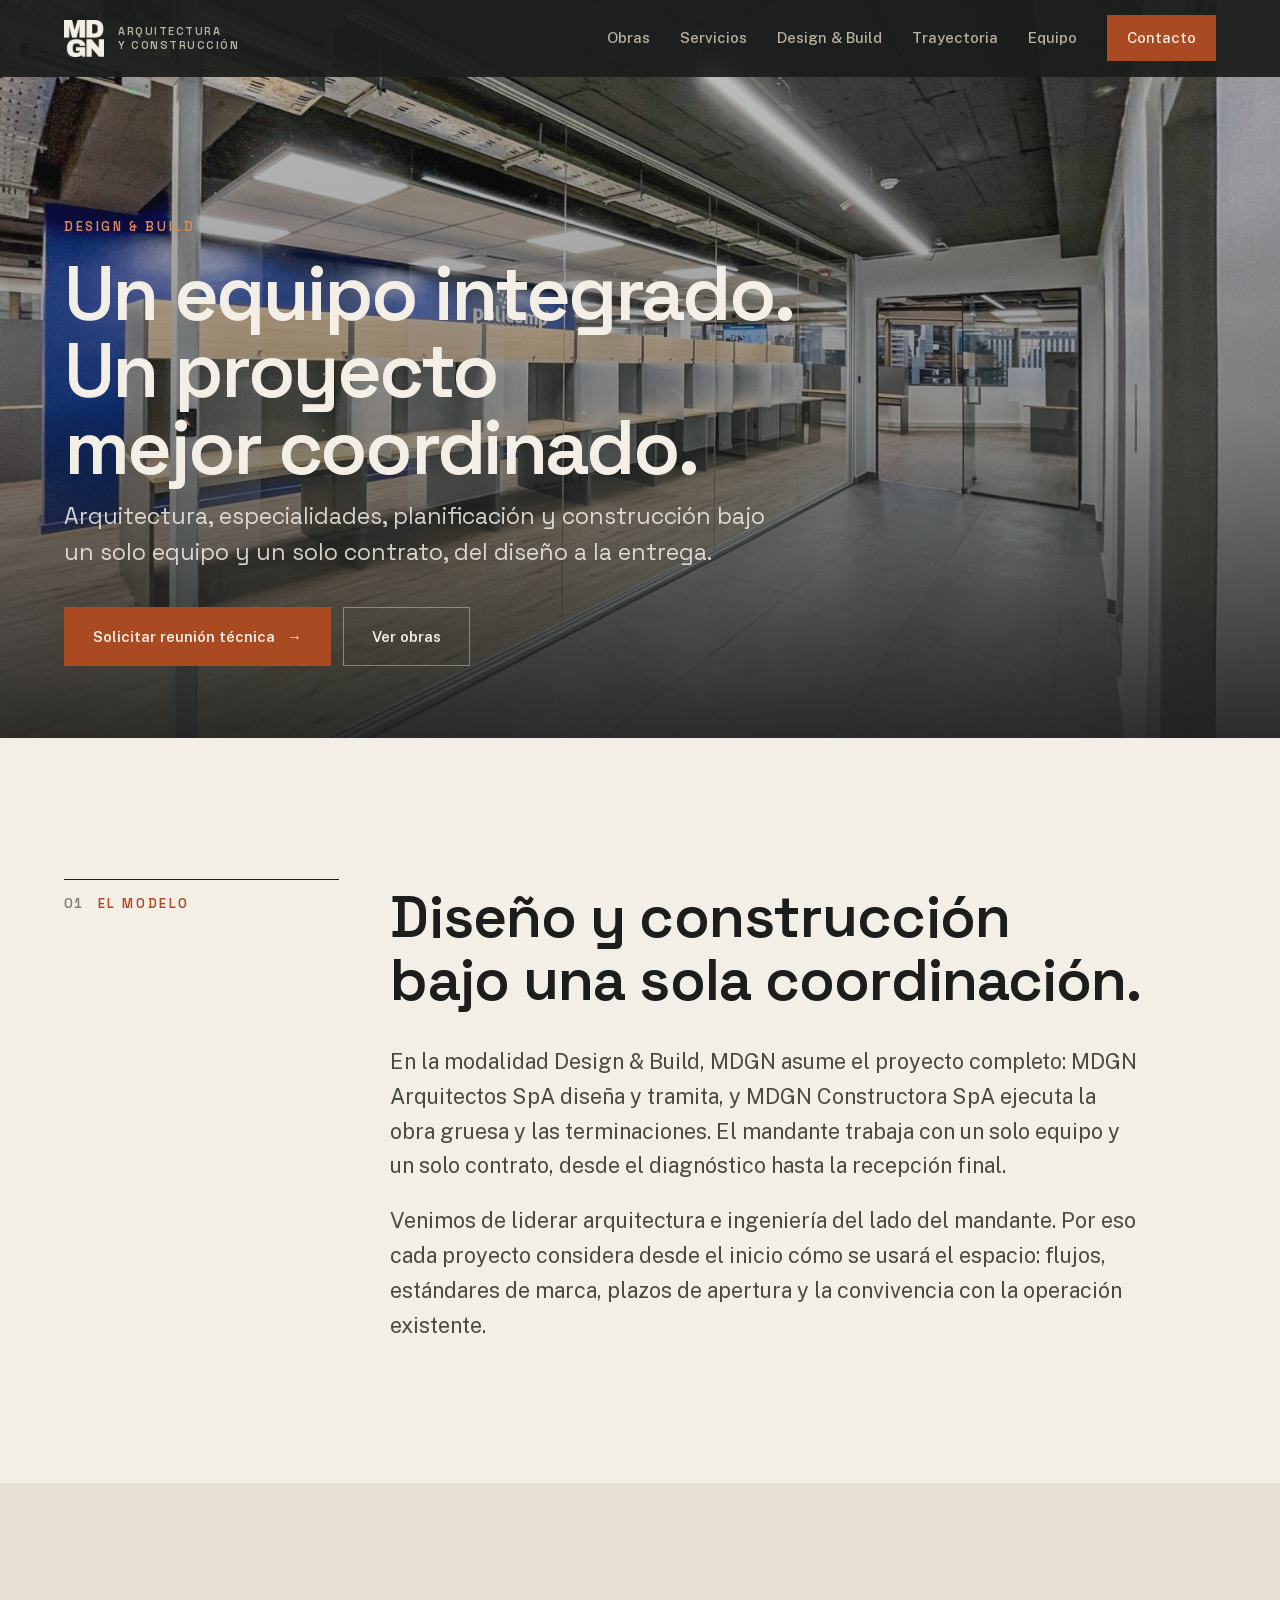
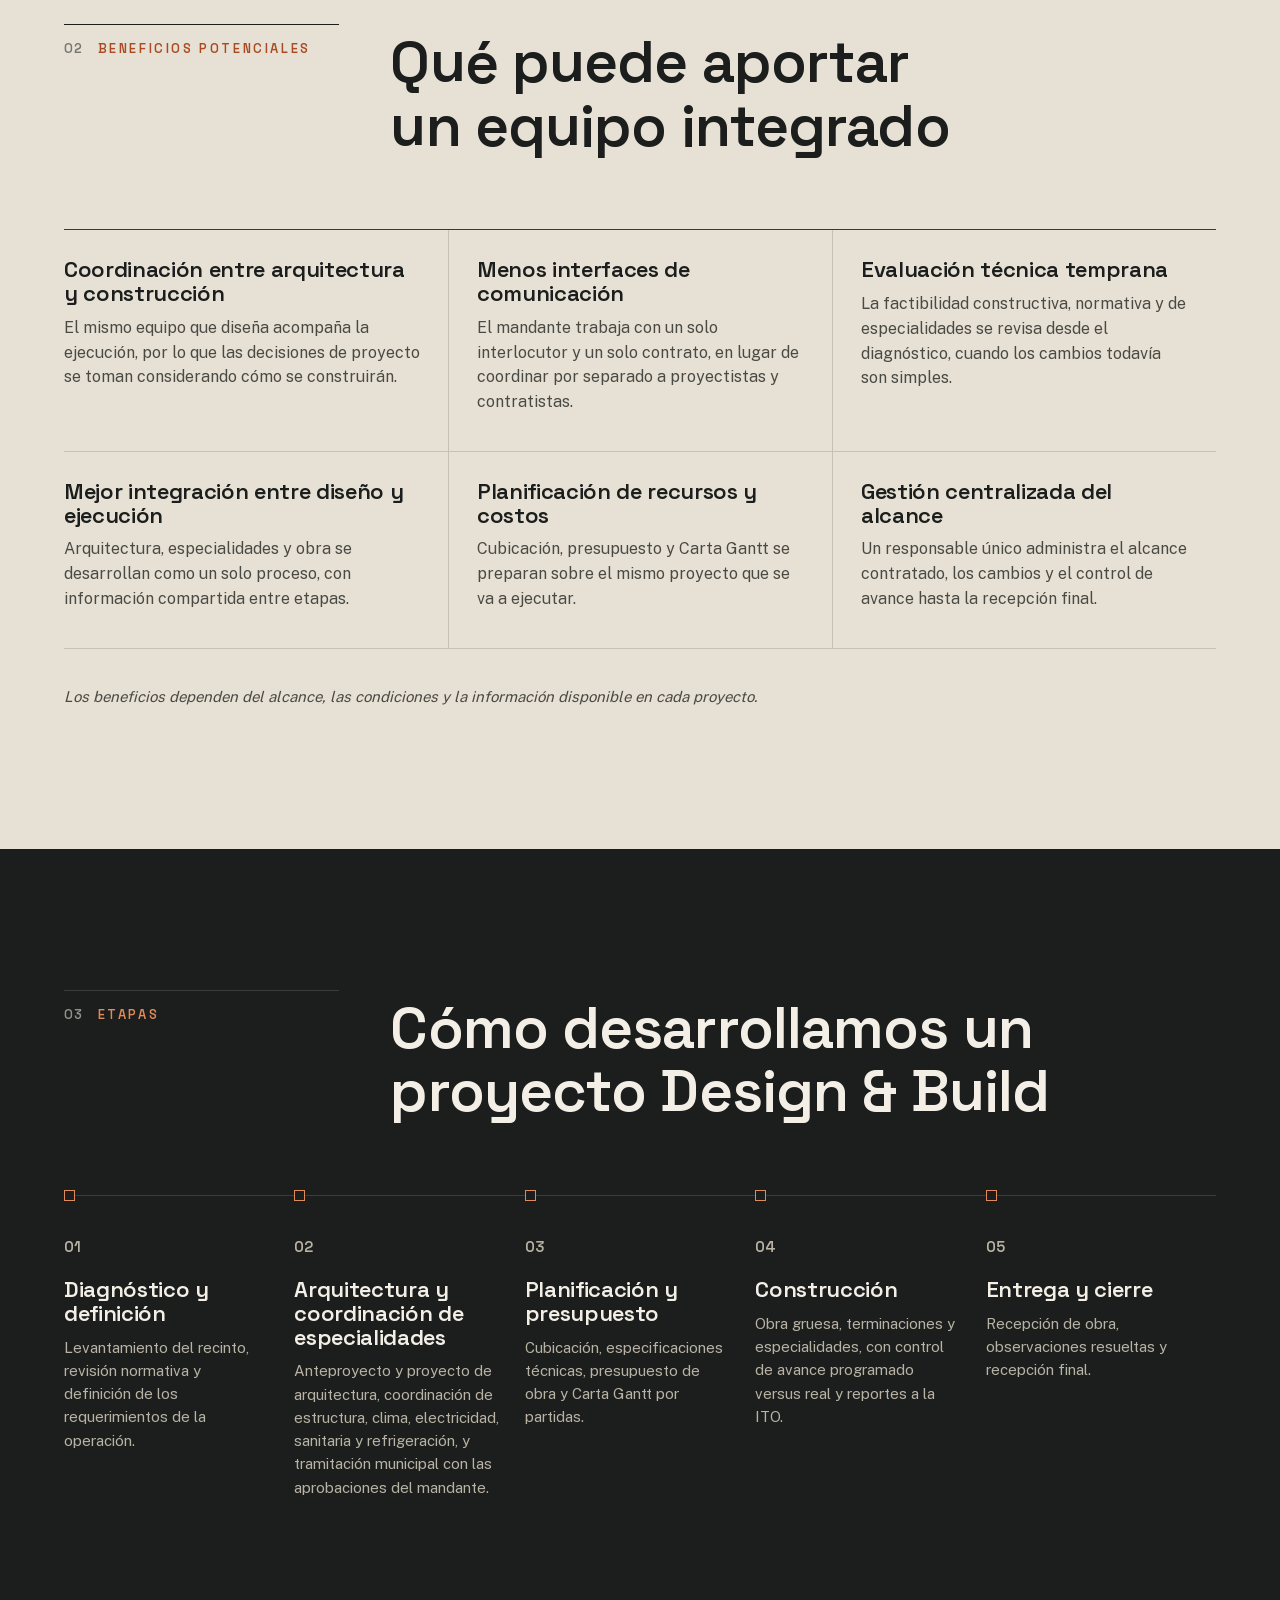
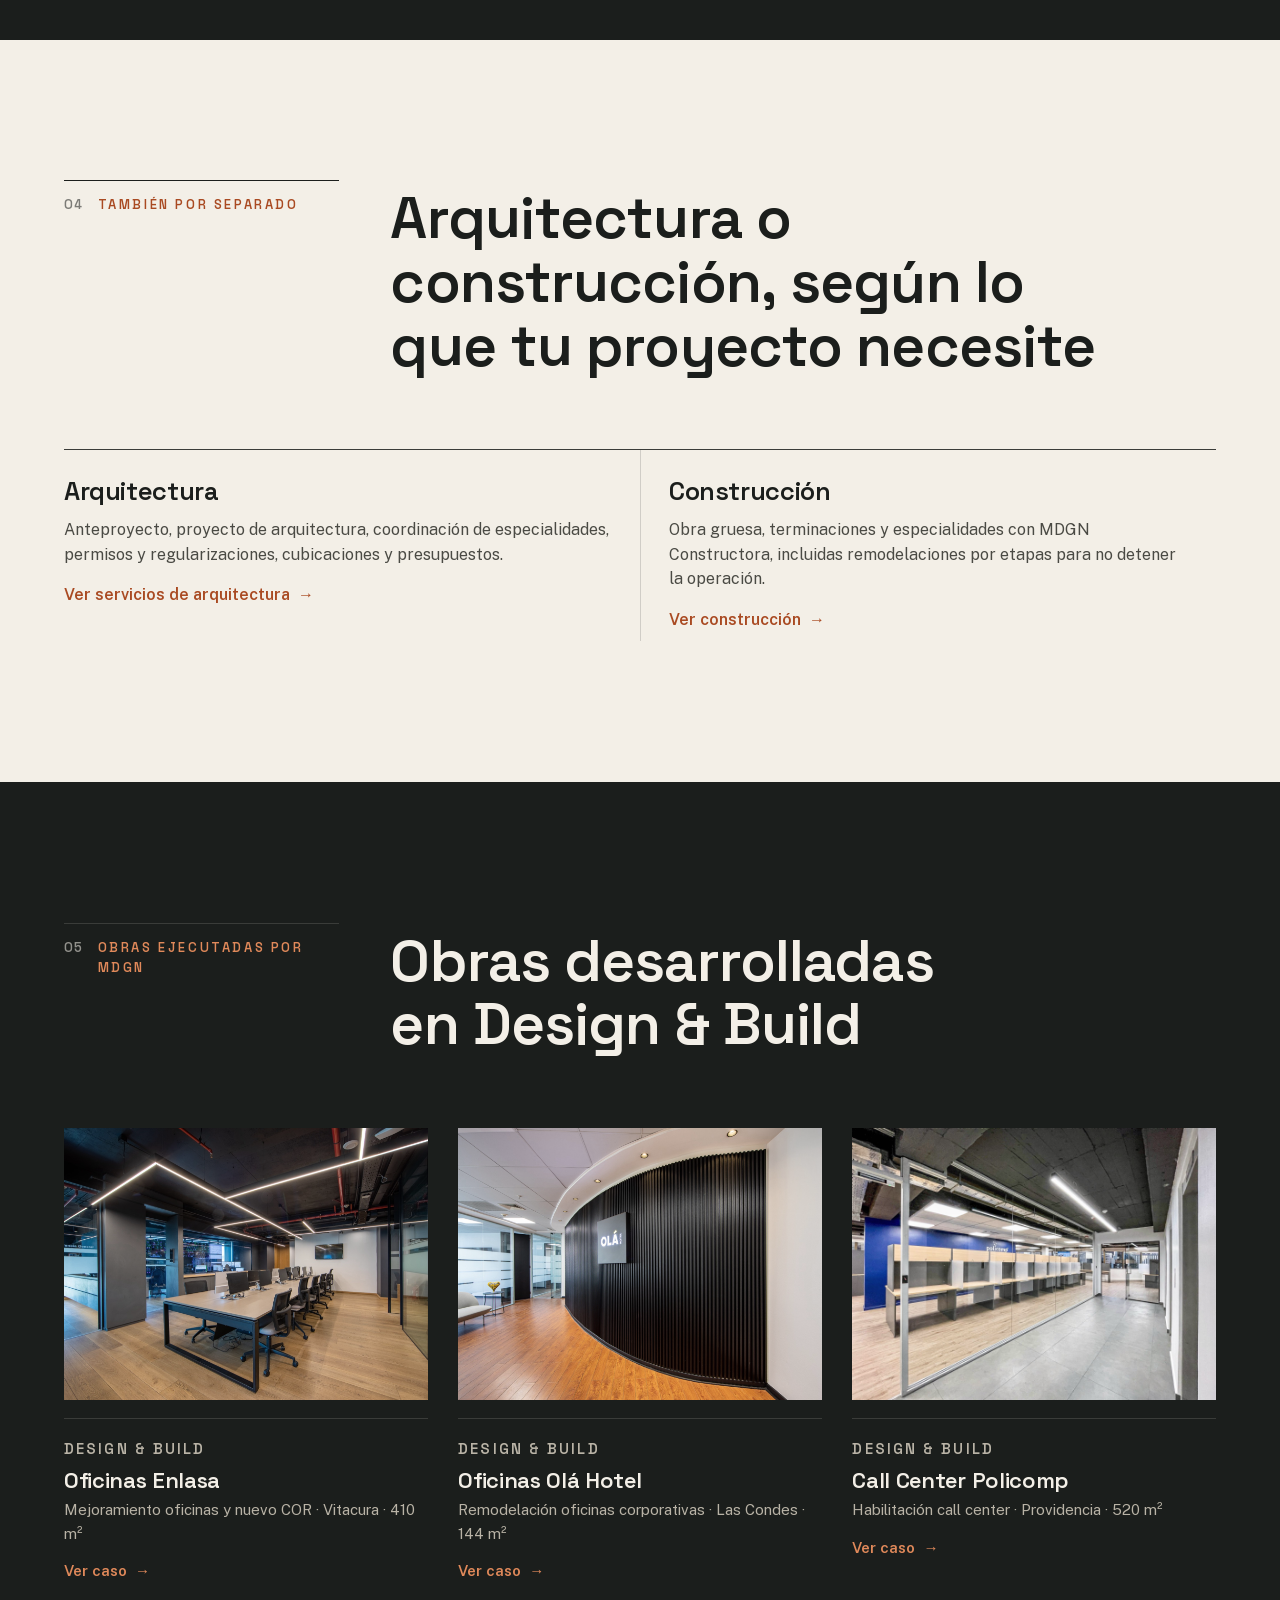
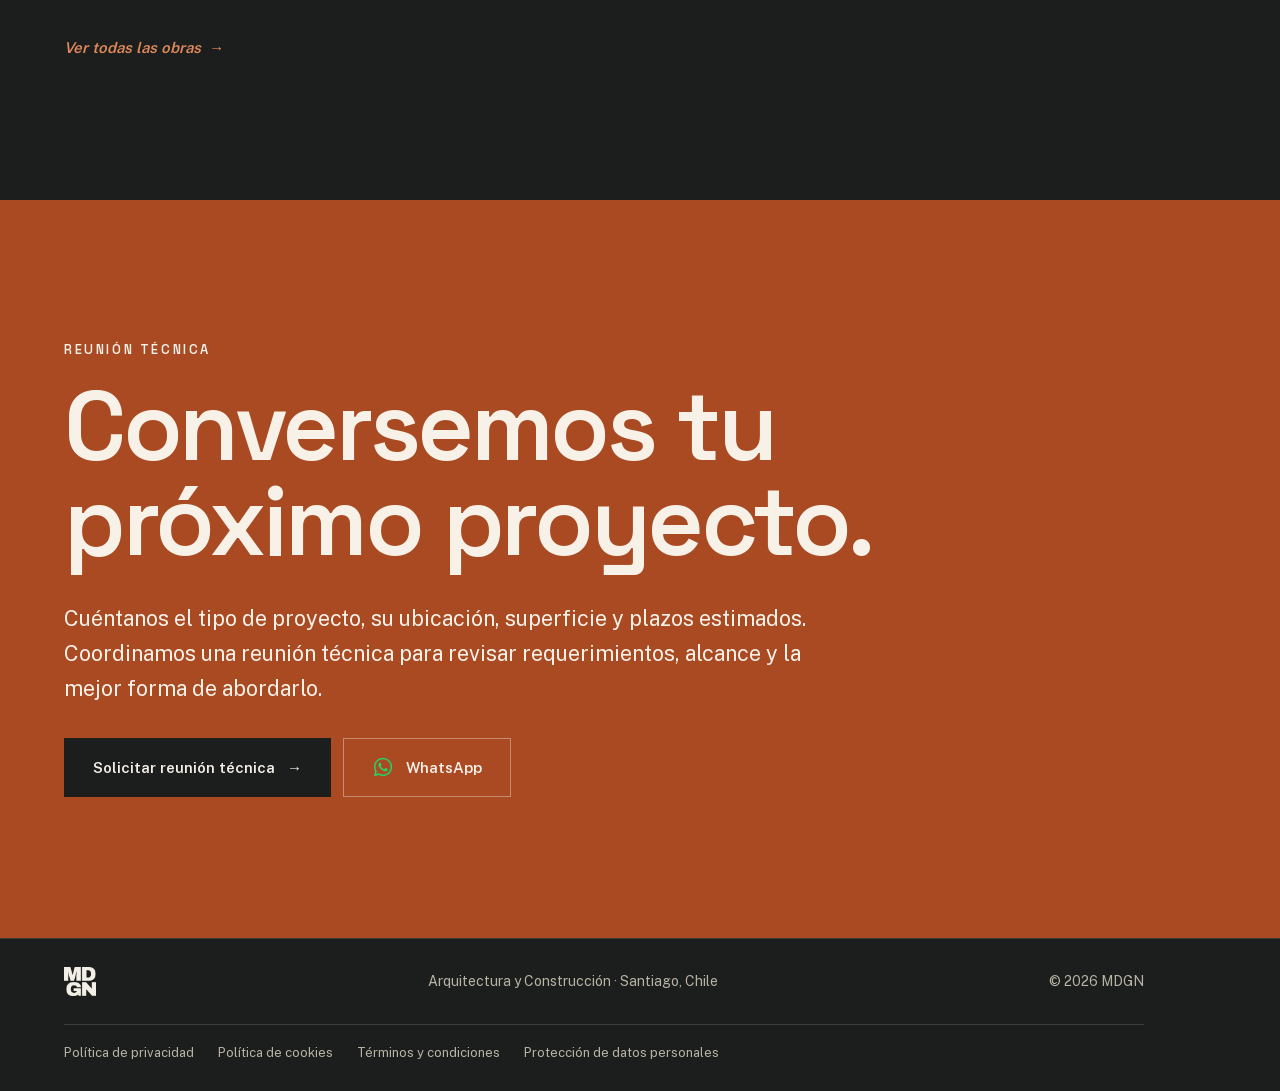
==== commit e956609f: "Botón de WhatsApp oculto en la primera pantalla, aparece al bajar Co-Authored-By: Claude Opus 5.5 <n" ====
--- a/design-build/index.html
+++ b/design-build/index.html
@@ -19,11 +19,11 @@
   <meta name="theme-color" content="#1b1e1c">
   <link rel="icon" type="image/png" href="../assets/favicon.png">
   <link rel="apple-touch-icon" href="../assets/apple-touch-icon.png">
-  <link rel="stylesheet" href="../assets/fonts/fonts.css?v=20261021">
-  <link rel="stylesheet" href="../styles.css?v=20261021">
-  <script src="../init.js?v=20261021"></script>
-  <script defer src="../lib/lenis.min.js?v=20261021"></script>
-  <script defer src="../main.js?v=20261021"></script>
+  <link rel="stylesheet" href="../assets/fonts/fonts.css?v=20261070">
+  <link rel="stylesheet" href="../styles.css?v=20261070">
+  <script src="../init.js?v=20261070"></script>
+  <script defer src="../lib/lenis.min.js?v=20261070"></script>
+  <script defer src="../main.js?v=20261070"></script>
   <script type="application/ld+json">
 [
   {
--- a/styles.css
+++ b/styles.css
@@ -517,6 +517,9 @@
 .wa-float-label { max-width: 0; overflow: hidden; white-space: nowrap; transition: max-width .45s var(--ease); }
 .wa-float:hover, .wa-float:focus-visible { background: #128c7e; gap: 10px; padding: 0 20px; }
 .wa-float:hover .wa-float-label, .wa-float:focus-visible .wa-float-label { max-width: 120px; }
+/* Con JS: oculto en la primera pantalla; main.js agrega .is-shown desde la segunda */
+.js .wa-float { animation: none; opacity: 0; visibility: hidden; transform: translateY(20px); transition: background-color .3s, gap .45s var(--ease), padding .45s var(--ease), opacity .5s var(--ease), transform .5s var(--ease), visibility 0s .5s; }
+.js .wa-float.is-shown { opacity: 1; visibility: visible; transform: none; transition: background-color .3s, gap .45s var(--ease), padding .45s var(--ease), opacity .5s var(--ease), transform .5s var(--ease), visibility 0s; }
 .menu-open ~ .wa-float, body:has(.nav.open) .wa-float { display: none; }
 .hero-foot, .footer-inner, .footer-legal { padding-right: calc(var(--gutter) + 72px); }
 @keyframes waIn { from { opacity: 0; transform: translateY(20px); } to { opacity: 1; transform: none; } }
@@ -655,7 +658,6 @@
 .hero-bar::before { content: ""; position: absolute; top: 0; left: var(--gutter); right: var(--gutter); border-top: 1px solid var(--line-light); }
 .slide-caption { display: grid; gap: 4px; text-decoration: none; color: inherit; transition: opacity .4s; }
 .slide-caption.is-changing { opacity: 0; }
-.slide-tag { font-family: var(--display); font-size: 12px; font-weight: 600; letter-spacing: .16em; text-transform: uppercase; color: var(--accent-light); }
 .slide-name { font-family: var(--display); font-size: clamp(20px, 2vw, 28px); font-weight: 600; letter-spacing: -0.01em; }
 .slide-line { color: var(--muted-light); font-size: 15px; }
 .slide-cta { margin-top: 6px; font-family: var(--display); font-size: 14px; font-weight: 600; }
@@ -698,7 +700,7 @@
 .feat:hover .feat-img img { transform: scale(1.06); }
 .feat-img:focus-visible { outline: 2px solid var(--accent-light); outline-offset: -4px; }
 .feat-body { position: absolute; left: 0; right: 0; bottom: 0; padding: clamp(18px, 2vw, 28px); pointer-events: none; }
-.feat-tag { font-family: var(--display); font-size: 12px; font-weight: 600; letter-spacing: .14em; text-transform: uppercase; color: var(--accent-light); margin-bottom: 8px; }
+.feat-name { display: inline-block; background: var(--dark); color: #fff; font-family: var(--display); font-size: 14px; font-weight: 600; letter-spacing: .01em; line-height: 1.2; padding: 7px 12px; margin-bottom: 12px; }
 .feat h3 { font-size: clamp(19px, 1.6vw, 24px); line-height: 1.15; letter-spacing: -0.01em; max-width: 22ch; margin-bottom: 8px; text-wrap: balance; }
 .feat.is-big h3 { font-size: clamp(26px, 2.8vw, 42px); }
 .feat-meta { font-size: 14px; color: var(--muted-light); }
@@ -717,13 +719,15 @@
 .svc-cta { margin-top: auto; padding-top: 18px; font-family: var(--display); font-weight: 600; color: var(--accent); }
 .svc-card:hover .svc-cta { text-decoration: underline; text-underline-offset: 4px; }
 
-.logos-sec { padding: clamp(64px, 7vw, 96px) 0; border-top: 1px solid var(--line); }
+.logos-sec { padding: clamp(40px, 4.2vw, 60px) 0; border-top: 1px solid var(--line); }
 .logos { overflow: hidden; margin-top: 16px; mask-image: linear-gradient(90deg, transparent, #000 8%, #000 92%, transparent); -webkit-mask-image: linear-gradient(90deg, transparent, #000 8%, #000 92%, transparent); }
 .logos-track { display: flex; width: max-content; animation: logosMove 40s linear infinite; }
 .logos:hover .logos-track { animation-play-state: paused; }
-.logos-track li { flex: none; display: flex; align-items: center; justify-content: center; width: clamp(190px, 20vw, 280px); height: 130px; padding: 0 20px; }
-.logos-track img { width: var(--w, 50%); height: auto; object-fit: contain; filter: grayscale(1); opacity: .7; mix-blend-mode: multiply; transition: filter .4s, opacity .4s; }
-.logos-track li:hover img { filter: none; opacity: 1; }
+.logos-track li { flex: none; display: flex; align-items: center; justify-content: center; width: clamp(288px, 31vw, 450px); height: clamp(110px, 10vw, 140px); padding: 0 35px; }
+/* Logos con fondo transparente (sin mezcla de colores, que no funciona dentro de la franja animada) */
+/* Todos los logos en el mismo gris: silueta negra (brightness 0) con opacidad */
+.logos-track img { width: var(--w, 50%); max-height: 100%; height: auto; object-fit: contain; filter: brightness(0); opacity: .5; transition: opacity .4s; }
+.logos-track li:hover img { opacity: .75; }
 @keyframes logosMove { to { transform: translateX(-50%); } }
 
 .quotes2 { display: grid; grid-template-columns: repeat(3, 1fr); gap: clamp(16px, 2vw, 28px); margin-top: 24px; }
@@ -746,7 +750,14 @@
 .btn-line-light { border-color: rgba(247, 241, 232, .55); color: var(--on-accent); }
 .btn-line-light::before { background: var(--on-accent); }
 .btn-line-light:hover { color: var(--accent); }
-.contact-info { padding: clamp(56px, 6vw, 88px) 0; }
+.contact-info { padding: clamp(36px, 4vw, 56px) 0; }
+.contact-info .contact-cols { margin-top: 0; }
+.contact-info .contact-cols > div { padding-top: 0; padding-bottom: 0; }
+.contact-info .contact-cols p { margin-bottom: 0; }
+.contact-info .contact-privacy { margin-top: clamp(28px, 3vw, 40px); }
+@media (max-width: 900px) {
+  .contact-info .contact-cols { row-gap: 26px; }
+}
 
 @media (max-width: 1200px) {
   .feat:not(.is-big):not(.is-tall) { grid-column: span 6; aspect-ratio: 16 / 11; }
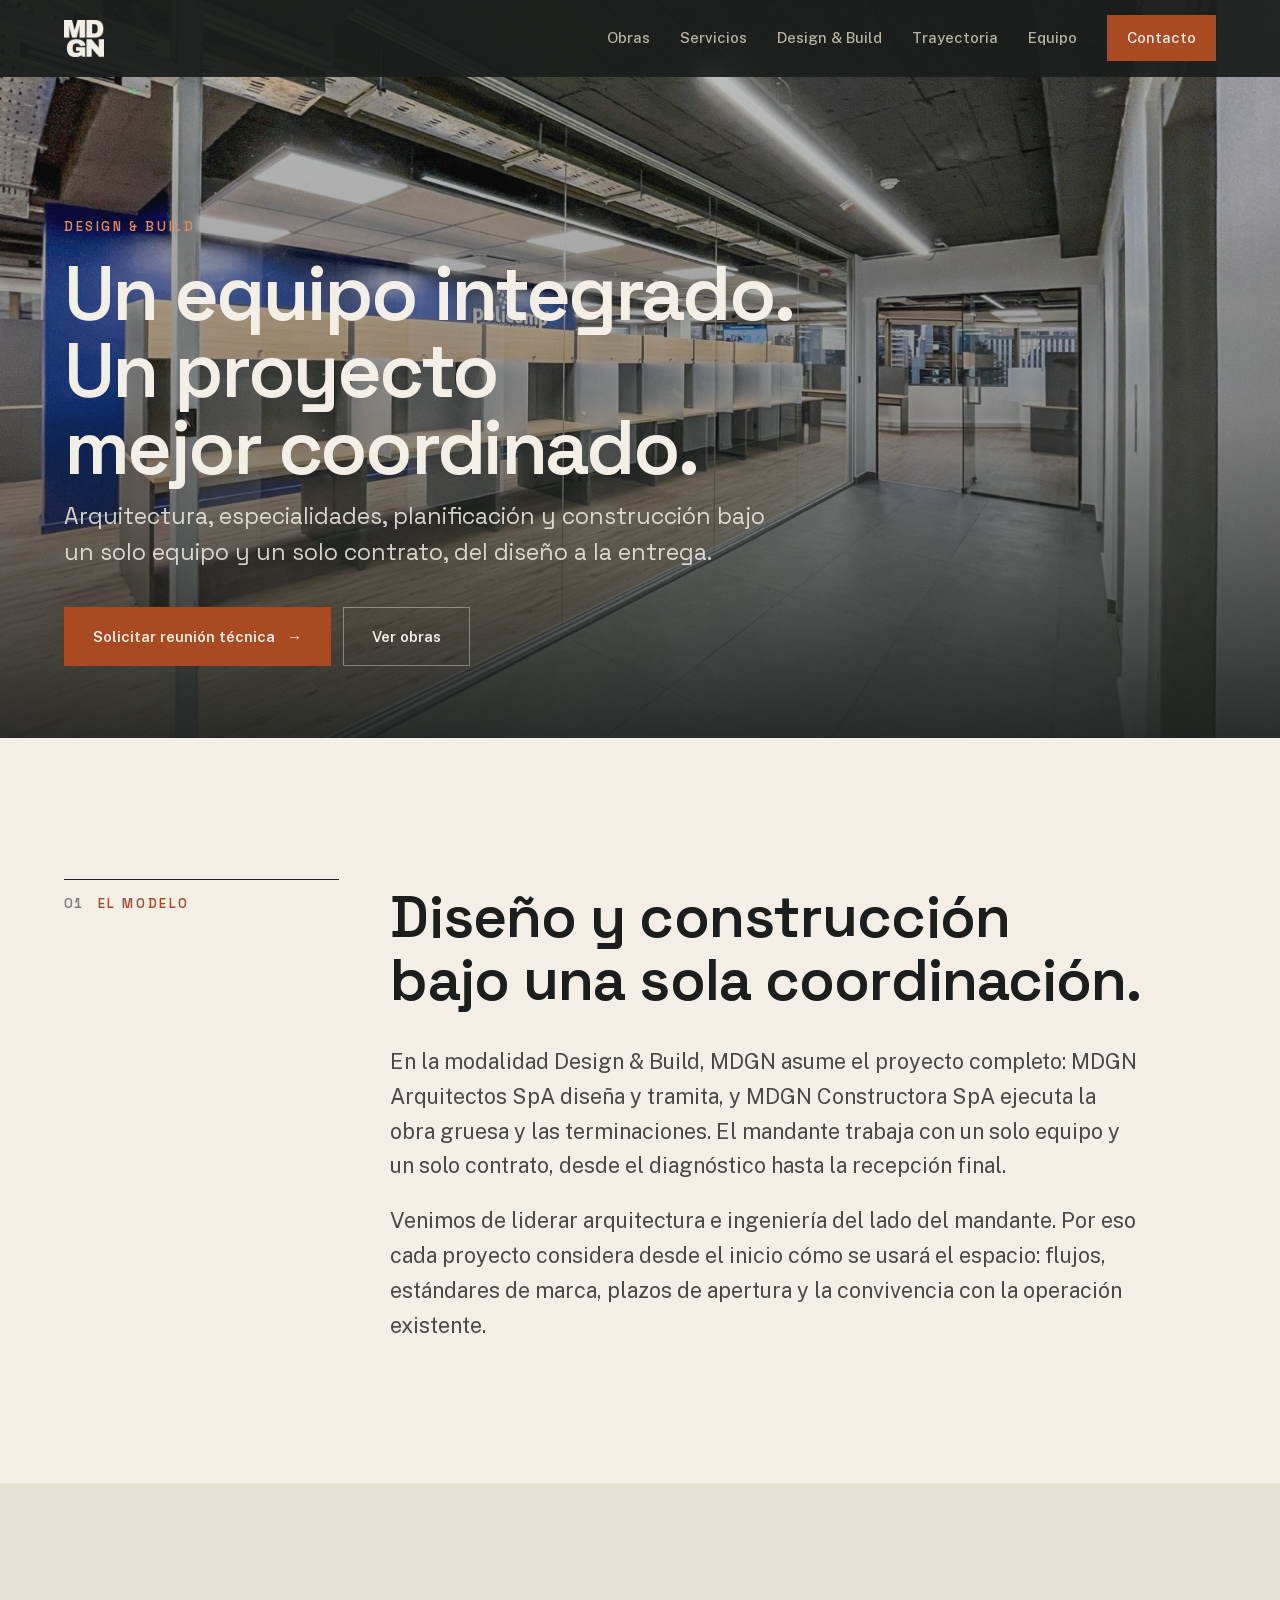
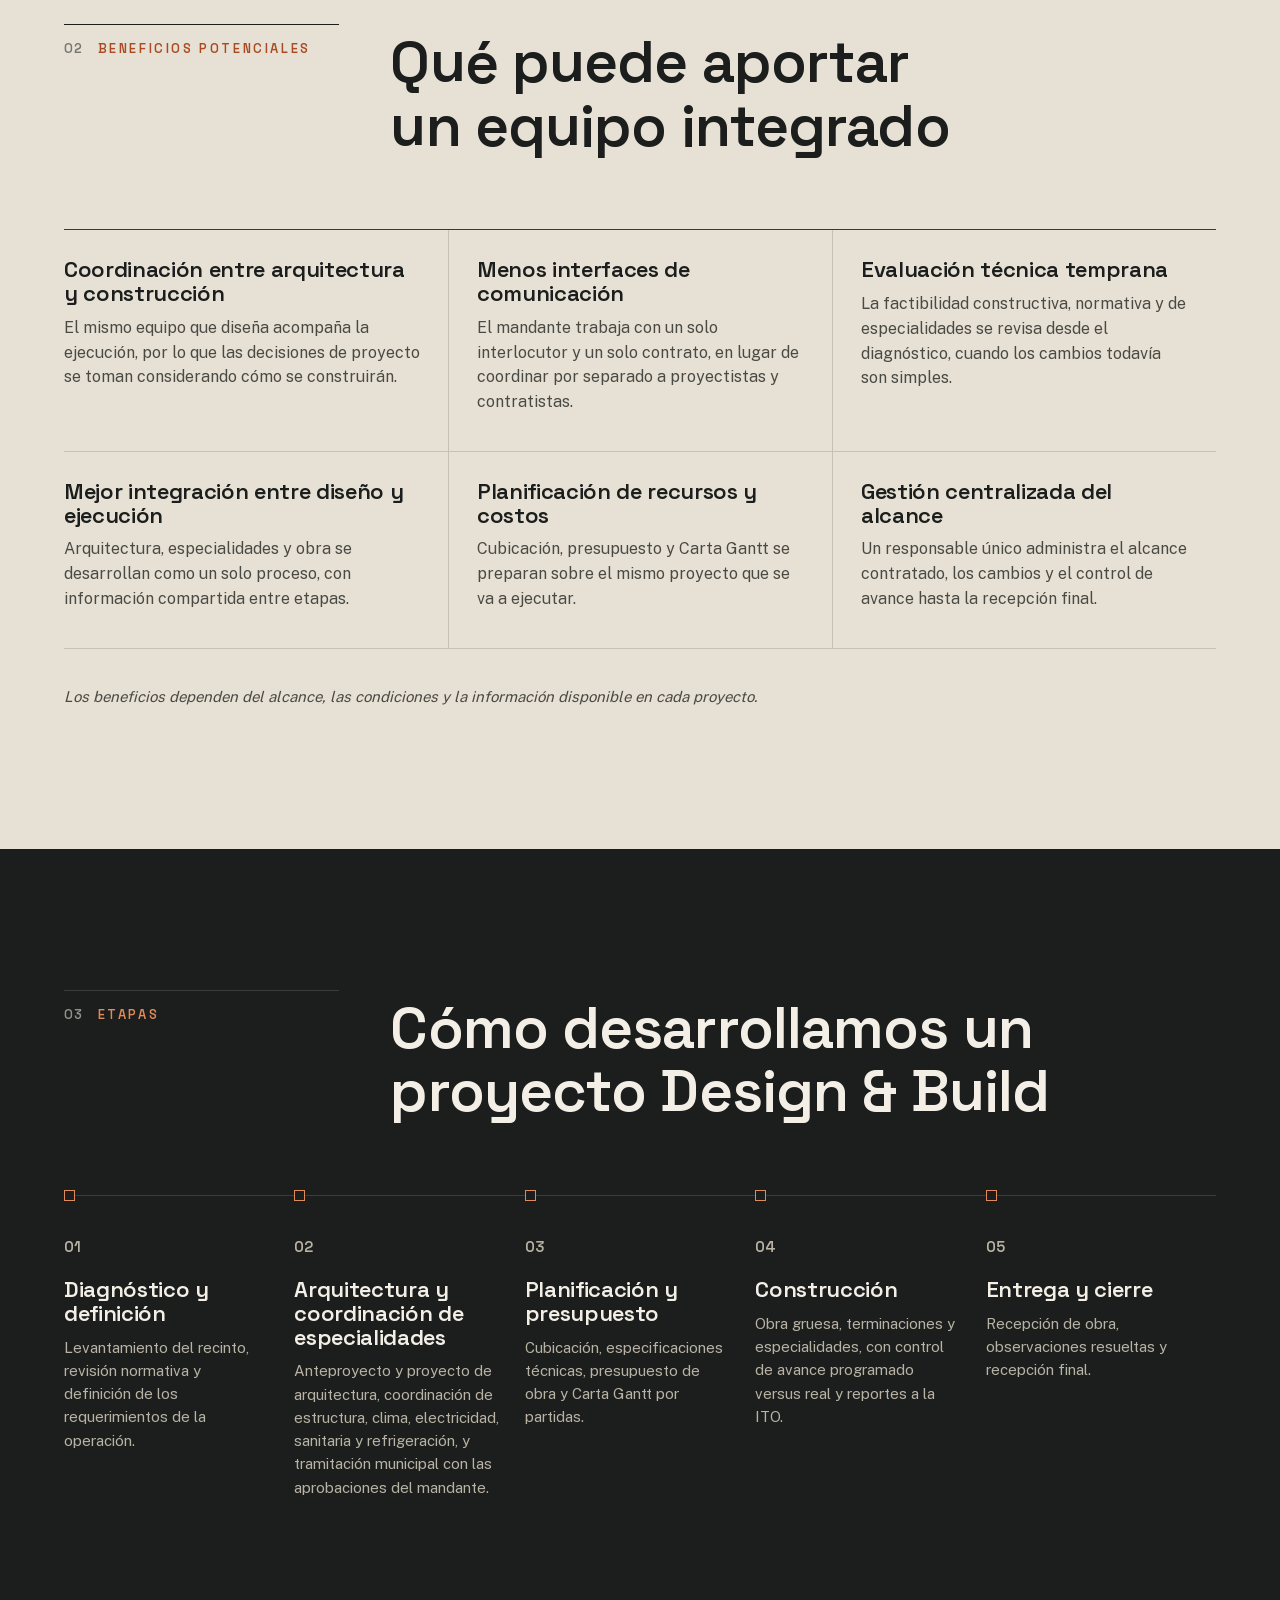
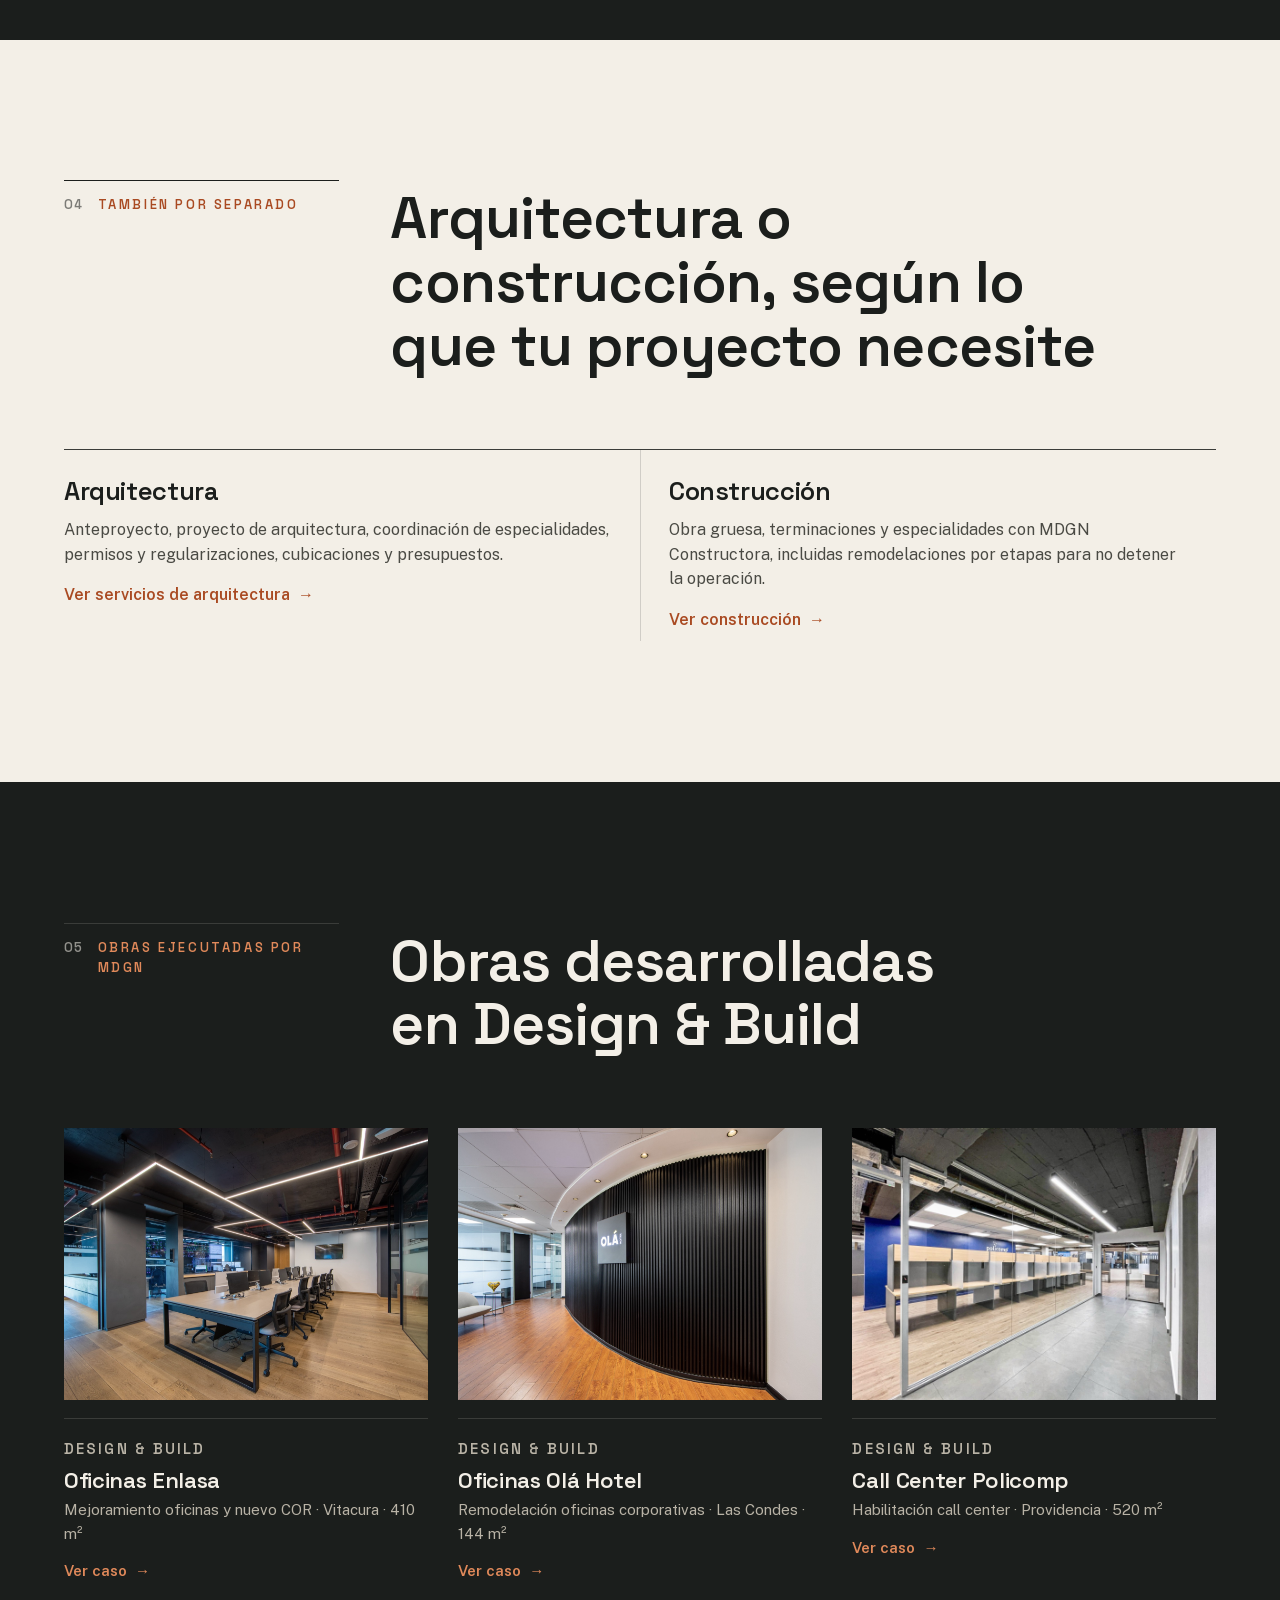
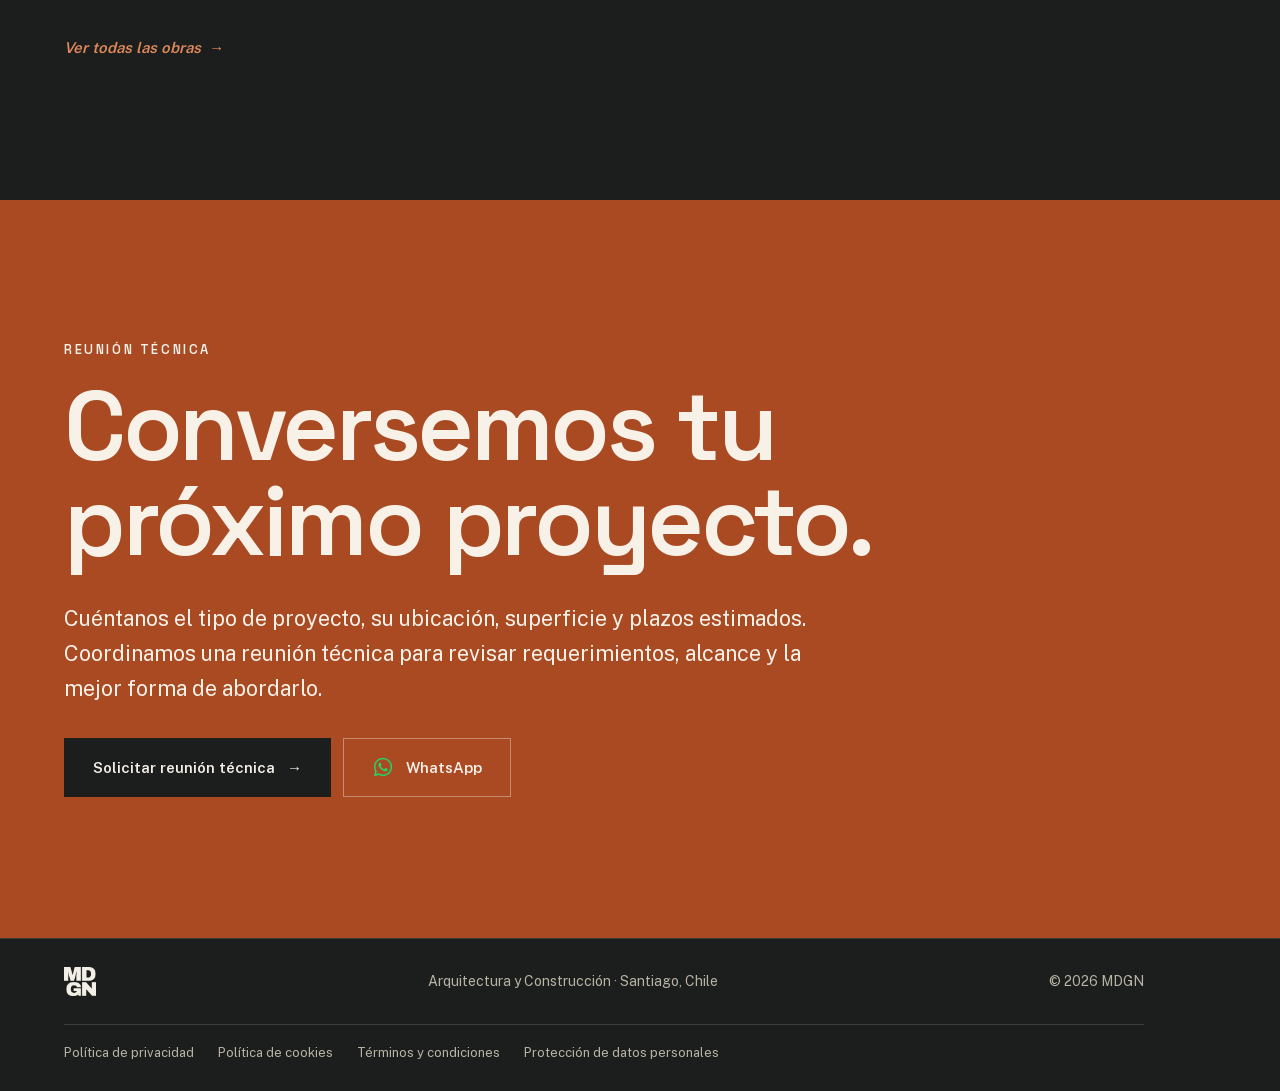
==== commit e3f35e76: "Cabecera: solo el logo, sin texto «Arquitectura y Construcción» Co-Authored-By: Claude Opus 5.5 <nor" ====
--- a/design-build/index.html
+++ b/design-build/index.html
@@ -70,7 +70,6 @@
     <div class="wrap header-inner">
       <a href="../" class="brand" aria-label="MDGN, ir al inicio">
         <img src="../assets/logo-brochure.png" alt="MDGN" width="40" height="37">
-        <span class="brand-sub">Arquitectura<br>y Construcción</span>
       </a>
       <button class="nav-toggle" aria-expanded="false" aria-controls="nav" aria-label="Abrir menú">
         <span></span><span></span>
